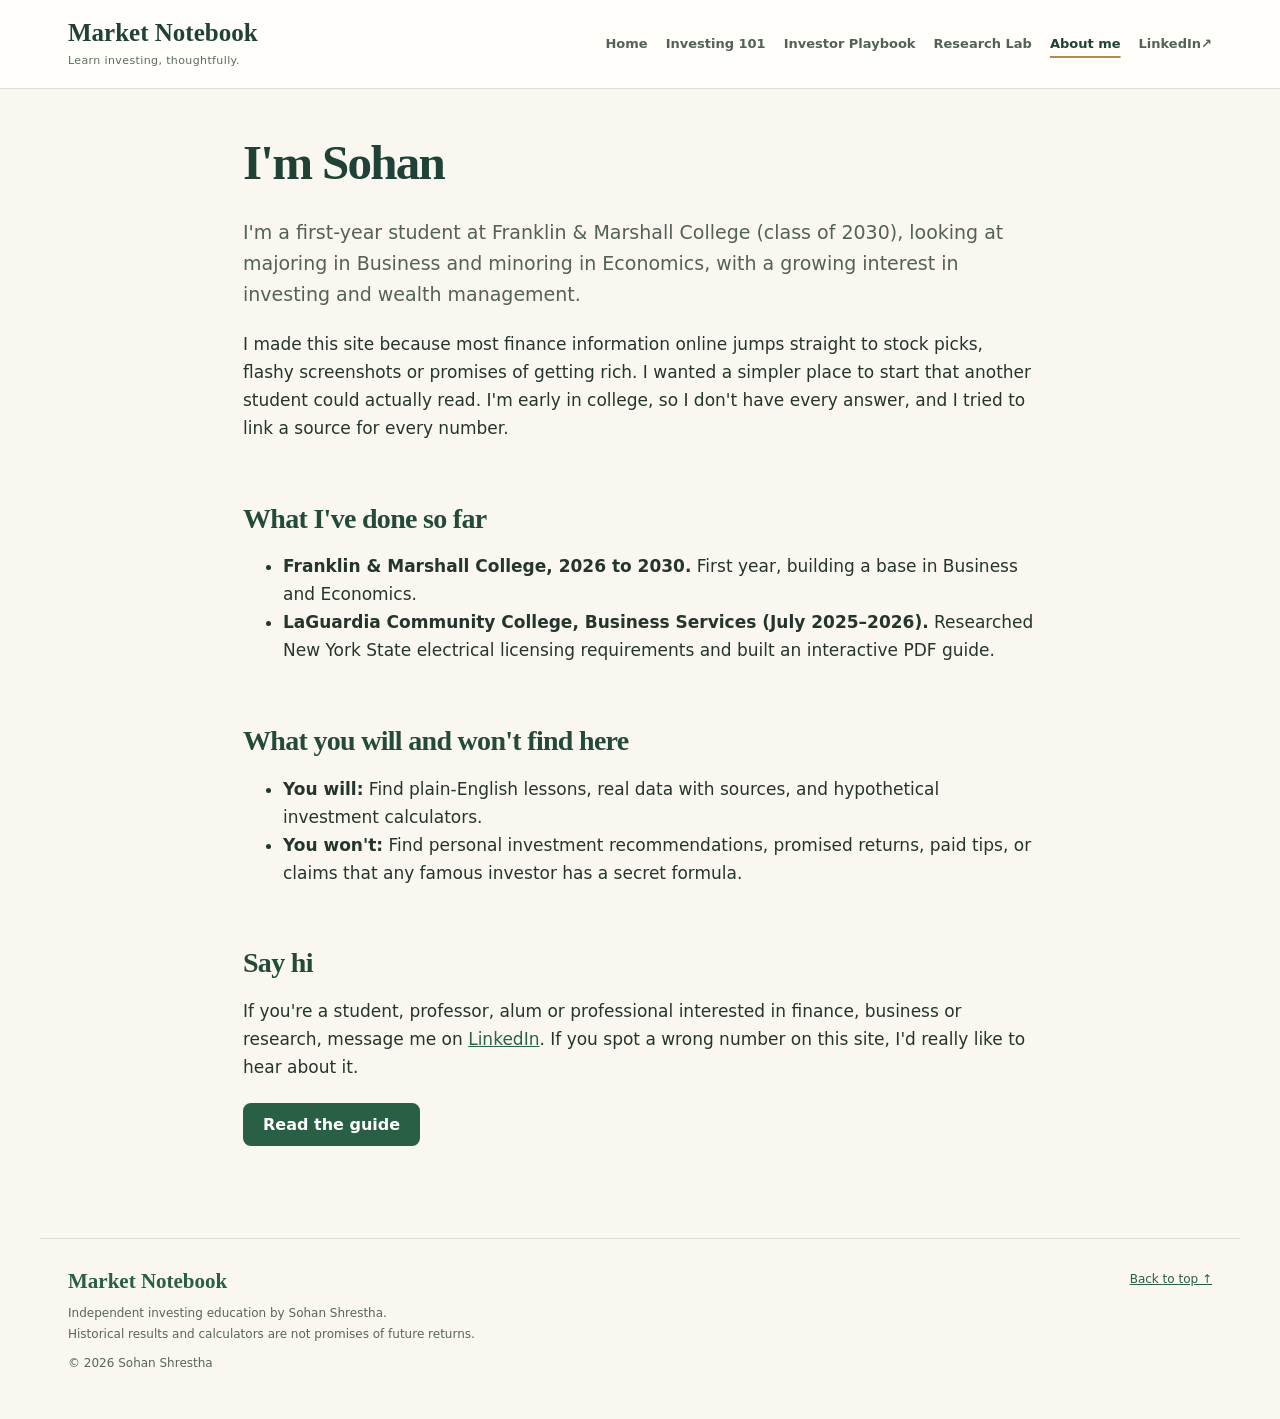
==== about.html @ 7e0a927c "Unify site styling, improve mobile navigation, audit holdings and add data review checks" ====
<!doctype html>
<html lang="en">
<head>
  <meta charset="utf-8">
  <meta name="viewport" content="width=device-width, initial-scale=1">

  <title>About Sohan | Market Notebook</title>

  <meta name="description" content="Sohan Shrestha is a first-year Franklin and Marshall student interested in finance, business and research, and the person behind Market Notebook.">

  <link rel="icon" href="favicon.svg" type="image/svg+xml">
  <link rel="stylesheet" href="styles.css">
  <script defer src="script.js"></script>
<link rel="canonical" href="https://sohan660.github.io/Market-Notebook/about.html"><link rel="stylesheet" href="site.css">
</head>

<body class="reading-page"><a class="skip-link" href="#main-content">Skip to content</a>

<header class="site-header"><nav class="site-nav" aria-label="Main navigation"><a class="site-brand" href="index.html">Market Notebook<span>Learn investing, thoughtfully.</span></a><div class="site-links"><a href="index.html">Home</a><a href="start.html">Investing 101</a><a href="investors.html">Investor Playbook</a><a href="research.html">Research Lab</a><a href="about.html" aria-current="page">About me</a><a href="https://www.linkedin.com/in/sohvn/" target="_blank" rel="noopener noreferrer">LinkedIn <span aria-hidden="true">↗</span></a></div></nav></header>

<main class="wrap" id="main-content" tabindex="-1">

  <h1>I'm Sohan</h1>

  <p class="lead">
    I'm a first-year student at Franklin &amp; Marshall College
    (class of 2030), looking at majoring in Business and
    minoring in Economics, with a growing interest in
    investing and wealth management.
  </p>

  <p>
    I made this site because most finance information online
    jumps straight to stock picks, flashy screenshots or
    promises of getting rich. I wanted a simpler place to
    start that another student could actually read.
    I'm early in college, so I don't have every answer,
    and I tried to link a source for every number.
  </p>

  <h2>What I've done so far</h2>

  <ul>
    <li>
      <b>Franklin &amp; Marshall College, 2026 to 2030.</b>
      First year, building a base in Business and Economics.
    </li>

    <li>
      <b>LaGuardia Community College, Business Services
      (July 2025–2026).</b>
      Researched New York State electrical licensing
      requirements and built an interactive PDF guide.
    </li>
  </ul>

  <h2>What you will and won't find here</h2>

  <ul>
    <li>
      <b>You will:</b>
      Find plain-English lessons, real data with sources,
      and hypothetical investment calculators.
    </li>

    <li>
      <b>You won't:</b>
      Find personal investment recommendations,
      promised returns, paid tips, or claims that
      any famous investor has a secret formula.
    </li>
  </ul>

  <h2>Say hi</h2>

  <p>
    If you're a student, professor, alum or professional
    interested in finance, business or research, message
    me on
    <a href="https://www.linkedin.com/in/sohvn/"
       target="_blank"
       rel="noopener noreferrer">LinkedIn</a>.

    If you spot a wrong number on this site,
    I'd really like to hear about it.
  </p>

  <div class="btns">
    <a class="btn" href="start.html">Read the guide</a>
  </div>

</main>

<footer class="site-footer"><div><a class="footer-brand" href="index.html">Market Notebook</a><p>Independent investing education by Sohan Shrestha.<br>Historical results and calculators are not promises of future returns.</p><span>© 2026 Sohan Shrestha</span></div><a href="#main-content">Back to top ↑</a></footer>

</body>
</html>
---- styles.css ----
:root{--ink:#1f2430;--paper:#faf7f0;--line:#e3dccb;--blue:#2457c5;--red:#d9480f;--amber:#f2a900;--mut:#5d6472}
*{box-sizing:border-box}
body{margin:0;background:var(--paper);color:var(--ink);font:17px/1.65 system-ui,-apple-system,"Segoe UI",Roboto,sans-serif}
.wrap{max-width:760px;margin:0 auto;padding:0 20px}
header.top{border-bottom:2px solid var(--ink)}
.nav{display:flex;flex-wrap:wrap;gap:6px 22px;align-items:baseline;padding:14px 20px;max-width:960px;margin:0 auto}
.nav a{color:var(--ink);text-decoration:none;font-size:15px}
.nav a.logo{font:700 21px Georgia,serif;margin-right:auto}
.nav a.on{text-decoration:underline;text-decoration-thickness:2px;text-underline-offset:5px}
h1,h2,h3{font-family:Georgia,"Times New Roman",serif;line-height:1.2;margin:1.7em 0 .5em}
h1{font-size:clamp(32px,6vw,46px);margin-top:.7em}
h2{font-size:28px}h3{font-size:20px}
a{color:var(--blue)}
mark{background:linear-gradient(transparent 55%,#fde68a 55%);color:inherit;padding:0 2px}
.lead{font-size:20px;color:#3a4150}
.btns{display:flex;flex-wrap:wrap;gap:10px;margin:22px 0}
.btn{display:inline-block;padding:10px 18px;border:2px solid var(--ink);border-radius:6px;background:var(--ink);color:#fff;text-decoration:none;font:600 16px system-ui,sans-serif;cursor:pointer}
.btn.alt{background:transparent;color:var(--ink)}
.note{border-left:4px solid var(--amber);background:#fff6dc;padding:12px 16px;margin:22px 0;font-size:16px}
.take{border:2px dashed #cfc6b0;background:#fff;padding:12px 16px;margin:22px 0}
figure.chart{margin:26px -10px;background:#fff;border:1px solid var(--line);border-radius:6px;padding:14px 14px 10px}
figure.chart h3{margin:0 0 6px;font-size:18px}
figcaption,.small{font-size:14px;color:var(--mut);line-height:1.5}
.plot{overflow-x:auto}.plot svg{display:block;width:100%;min-width:600px;height:auto}
svg text{font:11px system-ui,sans-serif;fill:#5d6472}
.readout{min-height:1.6em;font-size:14px;font-weight:600;margin:4px 0}
.legend{display:flex;flex-wrap:wrap;gap:4px 16px;font-size:13px;margin:4px 0}
.legend i{display:inline-block;width:10px;height:10px;margin-right:5px;border-radius:2px}
.hb{display:grid;grid-template-columns:150px 1fr 64px;gap:8px;align-items:center;margin:7px 0;font-size:14px}
.hb b{text-align:right}.tr{background:#f1ebdc;height:18px;border-radius:3px}.tr i{display:block;height:100%;border-radius:3px}
table{border-collapse:collapse;width:100%;font-size:15px;margin:14px 0}
th,td{border:1px solid var(--line);padding:7px 10px;text-align:left;vertical-align:top}th{background:#f1ebdc}
details summary{cursor:pointer;font-size:14px;color:var(--blue);margin:6px 0}
.calc{background:#fff;border:1px solid var(--line);border-radius:6px;padding:16px;margin:22px 0}
.grid{display:grid;grid-template-columns:repeat(auto-fit,minmax(150px,1fr));gap:12px}
label{display:block;font-size:14px;font-weight:600}
input,select{width:100%;font:inherit;padding:7px;border:1px solid #bdb5a0;border-radius:4px;background:#fff;margin-top:3px}
.out{display:flex;flex-wrap:wrap;gap:8px 30px;margin:16px 0 4px}.out b{display:block;font:700 26px Georgia,serif}.out span{font-size:13px;color:var(--mut)}
.q{margin:16px 0}.q label{font-weight:400;padding:3px 0;font-size:16px}.q input{width:auto;margin:0 8px 0 0}
.ok{color:#1a7f37}.bad{color:var(--red)}
dt{font-weight:700;margin-top:10px}dd{margin:0 0 0 0}
footer{border-top:2px solid var(--ink);margin-top:64px;padding:20px 0 44px;font-size:14px;color:var(--mut)}
@media(max-width:600px){figure.chart{margin-inline:-8px}.hb{grid-template-columns:105px 1fr 56px}}

/* Launch polish: keep the student-made layout and make it easier to use on a phone. */
.kicker{font:700 12px/1.4 system-ui,sans-serif;letter-spacing:.09em;text-transform:uppercase;color:var(--mut);margin:23px 0 0}
.nav a{min-height:38px;display:inline-flex;align-items:center}
.nav a.logo{align-items:center}
a:focus-visible,button:focus-visible,input:focus-visible,select:focus-visible,summary:focus-visible{outline:3px solid var(--blue);outline-offset:3px;border-radius:3px}
.plot{-webkit-overflow-scrolling:touch;max-width:100%}
figure.chart{max-width:calc(100% + 20px)}
.hb{min-width:0}.hb span{overflow-wrap:anywhere}
.readout{overflow-wrap:anywhere}
.calc .grid>div{min-width:0}
@media(max-width:600px){
 body{font-size:16px;line-height:1.6}
 .nav{gap:4px 16px;padding:10px 18px}
 .nav a{font-size:14px;min-height:42px}
 .nav a.logo{width:100%;font-size:22px;min-height:34px;margin-bottom:3px}
 h1{font-size:clamp(30px,9vw,42px)}
 h2{font-size:25px}
 .lead{font-size:18px}
 .btn{min-height:44px;padding:10px 15px}
 figure.chart{padding:13px 10px;margin-inline:-8px}
 table{display:block;width:100%;max-width:100%;overflow-x:auto;-webkit-overflow-scrolling:touch}
 th,td{white-space:normal;min-width:115px}
 input,select{font-size:16px;min-height:44px}
 .q label{display:flex;align-items:center;min-height:43px;gap:7px}
 .q input{flex-shrink:0}
 .hb{grid-template-columns:95px minmax(0,1fr) 55px;gap:5px;font-size:12px}
 .out{gap:13px 20px}
 .out b{font-size:24px}
}
@media(prefers-reduced-motion:reduce){html{scroll-behavior:auto}}


/* Home page, November 2026 — a simple editorial layout built around source-backed data. */
.home-page{background:#faf7f0;color:var(--ink)}
.home-page .top{background:#faf7f0}
.home-page .nav{max-width:1160px}
.home-container{max-width:1120px;margin-inline:auto;padding-inline:28px}
.home-hero{display:grid;grid-template-columns:minmax(0,1.03fr) minmax(0,1fr);align-items:center;gap:clamp(28px,5vw,76px);padding-top:78px;padding-bottom:80px}
.home-hero-copy{min-width:0}
.home-kicker{font-size:11px;letter-spacing:.13em;font-weight:800;display:flex;align-items:center;gap:9px;color:#376148;margin:0 0 19px}
.home-kicker-dot{display:inline-block;width:8px;height:8px;border-radius:50%;background:#d6a64f;flex:none}
.home-page .home-hero h1{font-family:Georgia,"Times New Roman",serif;font-size:clamp(43px,4.7vw,68px);line-height:1.1;letter-spacing:-.047em;margin:0 0 23px;max-width:660px;font-weight:700}
.home-page .home-hero h1 em{font-style:normal;color:#397052}
.home-lead{font-size:18px;line-height:1.72;color:#49534d;margin:0 0 27px;max-width:560px}
.home-actions{display:flex;align-items:center;flex-wrap:wrap;gap:10px}
.home-button{min-height:49px;display:inline-flex;justify-content:center;align-items:center;gap:10px;border-radius:7px;padding:12px 19px;font-size:14px;font-weight:800;text-decoration:none;transition:background-color .2s,border-color .2s,color .2s}
.home-button-primary{background:#203b33;border:1px solid #203b33;color:#fff}
.home-button-primary:hover{background:#356c50;border-color:#356c50;color:#fff}
.home-button-secondary{border:1px solid #d2c7b2;background:#fffdf7;color:#233b33}
.home-button-secondary:hover{border-color:#6b997a;color:#235439}
.home-byline{font-size:12px;color:#6f7469;letter-spacing:.015em;margin:24px 0 0}
.home-hero-art{min-width:0;position:relative}
.home-hero-art:before{content:"";position:absolute;right:-18px;top:-22px;width:125px;height:125px;border:1px dashed #c6b89e;border-radius:50%;pointer-events:none}
.home-visual{position:relative;z-index:1;margin:0;transform:rotate(1deg)}
.home-visual img{display:block;width:100%;height:auto;filter:drop-shadow(0 20px 30px rgba(35,45,35,.13));border-radius:18px}
.home-visual figcaption{font-size:11px;text-align:center;color:#77796e;margin:13px 0 0;line-height:1.5}
.home-intro-band{background:#f0eadf;border-block:1px solid #dfd5c4}
.home-band-inner{display:flex;justify-content:space-between;align-items:center;gap:12px 24px;flex-wrap:wrap;padding-block:16px}
.home-band-inner span{font-size:11px;font-weight:800;letter-spacing:.045em;color:#5f675a}
.home-band-inner span:before{content:"•";color:#578a63;margin-right:8px;font-size:15px}
.home-learn{padding-block:82px 92px}
.home-section-heading{display:flex;justify-content:space-between;align-items:end;gap:24px;margin-bottom:27px}
.home-overline{display:block;color:#54705f;font-weight:800;font-size:11px;letter-spacing:.14em;margin-bottom:11px}
.home-page .home-section-heading h2,.home-page .home-market-top h2,.home-page .home-bottom h2{font-family:Georgia,"Times New Roman",serif;letter-spacing:-.025em;line-height:1.18;margin:0}
.home-page .home-section-heading h2{font-size:clamp(29px,3.3vw,42px)}
.home-section-heading>p{color:#71756c;font-size:14px;max-width:270px;margin:0 0 6px}
.home-lessons{display:grid;grid-template-columns:repeat(3,minmax(0,1fr));gap:16px}
.home-lesson{display:flex;flex-direction:column;align-items:flex-start;min-width:0;background:#fffefa;border:1px solid #dfd8c9;border-radius:12px;padding:27px 25px;color:#25352f;text-decoration:none;box-shadow:0 4px 15px rgba(30,40,25,.018);transition:transform .2s,border-color .2s,box-shadow .2s}
.home-lesson:hover{transform:translateY(-4px);border-color:#a5b8a4;box-shadow:0 12px 28px rgba(30,40,25,.06);color:#25352f}
.home-lesson-number{font-size:10px;font-weight:800;letter-spacing:.13em;color:#7e8677}
.home-lesson-symbol{display:grid;place-items:center;background:#e5f0e5;color:#275d45;border-radius:10px;font-size:15px;font-weight:900;letter-spacing:-.045em;width:54px;height:54px;margin:25px 0 18px;font-family:Georgia,serif}
.home-lesson-symbol-amber{background:#faf0d7;color:#855a1a}
.home-lesson-symbol-terracotta{background:#f9e7df;color:#9b502e}
.home-page .home-lesson h3{font-size:23px;line-height:1.22;letter-spacing:-.023em;margin:0 0 12px}
.home-lesson p{font-size:14px;line-height:1.65;color:#606a60;margin:0 0 22px}
.home-linkline{margin-top:auto;font-size:12px;font-weight:800;color:#376148}
.home-market-wrap{background:#f2eee5;border-block:1px solid #e4dac8;padding:82px 0 83px}
.home-market-top{display:flex;justify-content:space-between;align-items:end;gap:30px;margin-bottom:23px}
.home-page .home-market-top h2{font-size:clamp(29px,3.5vw,44px);max-width:580px}
.home-market-top p{font-size:14px;color:#636c61;max-width:330px;margin:0 0 6px}
.home-page figure.home-chart{max-width:none;margin:0;padding:26px 25px 19px;border-radius:12px;border-color:#ddd6ca;box-shadow:0 6px 25px rgba(40,40,30,.028)}
.home-page .home-chart h3{margin:0 0 6px;font-size:20px}
.home-page .home-chart .plot{max-width:100%}
.home-page .home-chart .plot svg{max-width:100%}
.home-page .home-chart figcaption{margin:18px 0 0}
.home-market-foot{display:flex;justify-content:space-between;align-items:start;gap:24px;margin-top:24px}
.home-market-foot p{max-width:650px;font-size:14px;color:#505c53;margin:0}
.home-inline-link{display:inline-flex;align-items:center;gap:8px;color:#2b6949;font-size:13px;font-weight:800;text-decoration:underline;text-underline-offset:4px}
.home-inline-link:hover{color:#1b4031}
.home-market-foot .home-inline-link{white-space:nowrap;margin-top:2px}
.home-bottom{display:grid;grid-template-columns:1fr 1fr;gap:18px;padding-top:84px;padding-bottom:100px}
.home-math-card,.home-author-card{min-width:0;padding:33px 32px;border-radius:13px}
.home-math-card{background:#203b33;color:#f7f4ec}
.home-math-card .home-overline{color:#b7d7bd}
.home-author-card{background:#f1e7d2;border:1px solid #e8dac1}
.home-page .home-bottom h2{font-size:clamp(26px,2.5vw,34px);margin:0 0 18px}
.home-bottom p{font-size:14px;line-height:1.7}
.home-math-card p{color:#d8e7dd}
.home-page .home-number{font-family:Georgia,"Times New Roman",serif;font-size:clamp(35px,4vw,50px);letter-spacing:-.06em;color:#f1d48b;line-height:1.2;margin:18px 0 16px}
.home-number span{display:block;font-size:13px;font-weight:600;letter-spacing:0;color:#d5e6da;font-family:system-ui,-apple-system,"Segoe UI",Roboto,sans-serif;margin-top:7px}
.home-math-card .home-footnote{font-size:11px;color:#bfd1c3}
.home-math-card .home-inline-link{color:#e4d49c}
.home-author-card p{color:#505a4e}
.home-page footer{margin-top:0;background:#fbf8f1}
@media(max-width:980px){
 .home-hero{gap:28px}
 .home-page .home-hero h1{font-size:clamp(37px,5vw,54px)}
 .home-lead{font-size:16px}
 .home-lesson{padding:22px 18px}
 .home-page .home-lesson h3{font-size:20px}
}
@media(max-width:760px){
 .home-container{padding-inline:22px}
 .home-hero{grid-template-columns:1fr;gap:32px;padding-top:53px;padding-bottom:56px}
 .home-page .home-hero h1{font-size:clamp(36px,9vw,51px);max-width:660px}
 .home-hero-art{max-width:620px;width:100%;margin-inline:auto}
 .home-visual{transform:none}
 .home-hero-art:before{display:none}
 .home-learn{padding-block:62px 66px}
 .home-lessons{grid-template-columns:1fr}
 .home-lesson{padding:22px 23px;display:grid;grid-template-columns:64px 1fr;column-gap:17px}
 .home-lesson-number{grid-column:1/-1;margin-bottom:16px}
 .home-lesson-symbol{grid-column:1;grid-row:2/5;margin:0;width:52px;height:52px}
 .home-lesson h3,.home-lesson p,.home-linkline{grid-column:2}
 .home-market-top{display:block}
 .home-market-top p{margin:13px 0 0;max-width:640px}
 .home-market-wrap{padding-block:62px}
 .home-market-foot{display:block}
 .home-market-foot .home-inline-link{margin-top:14px;white-space:normal}
 .home-bottom{grid-template-columns:1fr;padding-block:64px;gap:14px}
 .home-section-heading{display:block}
 .home-section-heading>p{margin-top:12px;max-width:100%}
}
@media(max-width:480px){
 .home-container{padding-inline:18px}
 .home-hero{padding-top:43px;gap:23px}
 .home-page .home-hero h1{font-size:clamp(34px,10.4vw,47px)}
 .home-lead{font-size:16px}
 .home-actions{align-items:stretch}
 .home-button{width:100%}
 .home-byline{font-size:11px}
 .home-visual figcaption{font-size:11px}
 .home-band-inner{justify-content:flex-start;gap:5px 14px;padding-block:12px}
 .home-band-inner span{font-size:10px}
 .home-page figure.home-chart{padding:16px 11px}
 .home-page .home-chart h3{font-size:17px}
 .home-math-card,.home-author-card{padding:26px 23px}
 .home-lesson{grid-template-columns:48px 1fr;gap:0 14px}
 .home-lesson-symbol{width:44px;height:44px;font-size:13px}
}
@media(prefers-reduced-motion:reduce){.home-lesson,.home-button{transition:none}}


/* Tactile button interactions — subtle press depth and a short tap ripple. */
.btn,
.home-button,
.home-lesson {
  position: relative;
  overflow: hidden;
  isolation: isolate;
  -webkit-tap-highlight-color: transparent;
  touch-action: manipulation;
  will-change: transform;
  transition: transform 180ms cubic-bezier(.2,.8,.25,1),
              box-shadow 180ms ease,
              background-color 180ms ease,
              border-color 180ms ease,
              color 180ms ease;
}
.btn:hover {
  transform: translateY(-2px);
  box-shadow: 0 6px 14px rgba(31,36,48,.13);
}
.btn:active,
.btn.is-pressed,
.home-button:active,
.home-button.is-pressed {
  transform: translateY(2px) scale(.975);
  box-shadow: inset 0 2px 5px rgba(0,0,0,.12);
}
.home-lesson:active,
.home-lesson.is-pressed {
  transform: translateY(1px) scale(.988);
  box-shadow: 0 2px 8px rgba(30,40,25,.05);
}
.btn::after,
.home-button::after,
.home-lesson::after {
  content: "";
  position: absolute;
  z-index: 0;
  pointer-events: none;
  left: var(--tap-x, 50%);
  top: var(--tap-y, 50%);
  width: 190%;
  aspect-ratio: 1;
  border-radius: 50%;
  background: rgba(255,255,255,.24);
  transform: translate(-50%,-50%) scale(0);
  opacity: 0;
}
.btn.alt::after,
.home-button-secondary::after,
.home-lesson::after {
  background: rgba(44,105,73,.12);
}
.btn.tap-pop::after,
.home-button.tap-pop::after,
.home-lesson.tap-pop::after {
  animation: notebook-tap-ripple 470ms cubic-bezier(.18,.7,.3,1) both;
}
@keyframes notebook-tap-ripple {
  0% { transform: translate(-50%,-50%) scale(0); opacity: .95; }
  85% { opacity: .2; }
  100% { transform: translate(-50%,-50%) scale(1); opacity: 0; }
}
@media (prefers-reduced-motion: reduce) {
  .btn, .home-button, .home-lesson { transition: none; will-change: auto; }
  .btn.tap-pop::after, .home-button.tap-pop::after, .home-lesson.tap-pop::after { animation: none; }
}


/* Homepage invitation to the interactive Research Lab demo. */
.home-lab-promo{display:grid;grid-template-columns:minmax(0,1.05fr) minmax(0,.95fr);gap:35px;align-items:center;max-width:1064px;padding:34px 38px;margin-bottom:77px;border:1px solid #d2dfcf;border-radius:16px;background:#e6eee5}
.home-lab-promo-copy{min-width:0}
.home-page .home-lab-promo h2{font:700 clamp(28px,3.1vw,40px)/1.16 Georgia,"Times New Roman",serif;letter-spacing:-.03em;margin:0 0 14px;color:#1f4136}
.home-lab-promo-copy>p:not(.home-lab-promo-note){font-size:15px;line-height:1.7;color:#4b6054;margin:0 0 20px}
.home-page .home-lab-promo-note{color:#66766a;font-size:11px;line-height:1.5;margin:14px 0 0}
.home-lab-mini{overflow:hidden;min-width:0;background:#fffefa;border-radius:13px;border:1px solid #dbe3da;box-shadow:0 12px 29px rgba(31,65,54,.08)}
.home-lab-mini-top{display:flex;align-items:center;justify-content:space-between;gap:15px;background:#1f4136;color:#dceade;padding:14px 18px;font-size:10px;font-weight:800;letter-spacing:.1em}
.home-lab-mini-dots{display:flex;gap:5px}
.home-lab-mini-dots i{width:7px;height:7px;border-radius:50%;background:#d2a664;display:block}
.home-lab-mini-dots i:nth-child(2){background:#b6d1b6}
.home-lab-mini-dots i:nth-child(3){background:#fff1cc}
.home-lab-mini-title{font:700 25px/1.2 Georgia,serif;color:#224334;padding:21px 20px 15px}
.home-lab-mini-grid{display:grid;gap:7px;padding:0 20px 20px}
.home-lab-mini-grid span{border:1px solid #e4e9e1;border-radius:7px;padding:9px 12px;color:#6f8676;font-size:10px;letter-spacing:.08em;font-weight:800;display:flex;align-items:center;justify-content:space-between;gap:12px}
.home-lab-mini-grid b{color:#305f46;font-size:12px;letter-spacing:0;text-align:right}
.home-lab-mini-bottom{display:flex;justify-content:space-between;gap:8px;padding:12px 20px;background:#f6f7f2;color:#5c816a;font-size:10px;font-weight:800;border-top:1px solid #e4e9e1}
@media(max-width:760px){.home-lab-promo{grid-template-columns:1fr;padding:28px 25px;gap:25px;margin-bottom:58px}.home-lab-mini{max-width:540px;width:100%}}
@media(max-width:480px){.home-lab-promo{padding:24px 19px}.home-lab-mini-title{font-size:22px}.home-lab-mini-grid b{font-size:11px}}

/* Keyboard navigation and calculator feedback. */
.skip-link{position:absolute;left:16px;top:-100px;background:#fff;color:var(--ink);padding:12px 18px;z-index:10}
.skip-link:focus{top:12px}
.plot [tabindex]:focus-visible{outline:3px solid var(--blue);outline-offset:2px}
fieldset.q{border:0;padding:0;min-width:0}
.q legend{font-weight:700}
.calc-error{color:var(--red);font-size:14px}
.calc-error:empty{display:none}
[hidden]{display:none!important}
.out b{overflow-wrap:anywhere}
---- site.css ----
/* Shared visual system and small-screen safeguards. */
:root{--ink:#24352e;--paper:#faf7f0;--line:#deded0;--blue:#286447;--mut:#56665a}
html{scroll-padding-top:20px}
body{background:var(--paper);color:var(--ink)}
.site-header{background:#fffefa;border-bottom:1px solid var(--line)}
.site-nav{max-width:1200px;margin:auto;padding:18px 28px;display:flex;align-items:center;justify-content:space-between;gap:22px}
.site-brand{font:700 25px/1.2 Georgia,serif;color:#1f4136;text-decoration:none;white-space:nowrap}
.site-brand span{display:block;font:400 11px/1.5 system-ui,sans-serif;letter-spacing:.035em;color:#596d5f;margin-top:5px}
.site-links{display:flex;flex-wrap:wrap;gap:4px 18px;align-items:center}
.site-links a{display:inline-flex;align-items:center;min-height:44px;font:600 13px/1.4 system-ui,sans-serif;text-decoration:none;color:#526257}
.site-links a:hover{color:#1f4136}
.site-links a[aria-current=page]{color:#1f4136;text-decoration:underline;text-decoration-color:#b28c4c;text-decoration-thickness:2px;text-underline-offset:8px}
.site-footer{max-width:1200px;display:flex;justify-content:space-between;align-items:start;gap:24px;margin:55px auto 0;padding:30px 28px 45px;border-top:1px solid var(--line);font:12px/1.7 system-ui,sans-serif;color:#56665a}
.site-footer p{margin:9px 0}.site-footer a{color:#285f45}.site-footer>a{min-height:44px;white-space:nowrap}.footer-brand{font:700 21px Georgia,serif;text-decoration:none}
.reading-page main.wrap{max-width:850px;padding:45px 28px 15px}
.reading-page h1{font-size:clamp(34px,5vw,49px);letter-spacing:-.035em;margin-top:0;color:#1f4136}
.reading-page h2{color:#244b39;letter-spacing:-.025em;padding-top:12px}
.reading-page .lead{color:#526257;font-size:19px}
.reading-page .btn{background:#285f45;border-color:#285f45;border-radius:8px}
.reading-page figure.chart,.reading-page .calc{border-radius:12px;border-color:var(--line);box-shadow:0 5px 20px #263b2d05}
.reading-page .take{background:#edf3e9;border:1px solid #d3dfcc;border-radius:10px;padding:17px}
.reading-page .note{border-color:#b99150;border-radius:0 8px 8px 0}
.page-toc{background:#f0f1e7;border:1px solid #dce2d4;border-radius:12px;padding:18px 20px;margin:24px 0 32px}
.eyebrow{font:800 11px/1.5 system-ui,sans-serif;letter-spacing:.12em;color:#47634e;margin:0 0 10px}
.page-toc>div{display:grid;grid-template-columns:repeat(2,minmax(0,1fr));gap:2px 20px}
.page-toc a{font:600 13px/1.5 system-ui,sans-serif;color:#315b42;min-height:44px;display:flex;align-items:center;padding:6px 0}
.data-status{padding:13px 16px;border:1px solid #cbdcc7;border-radius:9px;background:#edf4e9;color:#36513c;font:13px/1.6 system-ui,sans-serif;margin:18px 0}
.data-status.is-stale{background:#fff1d7;border-color:#c59a53;color:#684c1d}
.plot{max-width:100%;overflow-x:auto}.chart-scroll-hint{font-size:12px;color:#596d5f;margin:6px 0}
:where(a,button,input,select,summary,[tabindex]):focus-visible{outline:3px solid #ad7a28;outline-offset:3px}
.site-footer,.site-nav,.page-toc,.research-page .shell,.reading-page .wrap{min-width:0}
.research-page .methodology{padding:24px;margin:24px 0 40px;font-size:13px}
.research-page .methodology h2{margin-top:0}
.research-page .methodology a,.research-page .source-line a,.research-page .data-details a,.research-page .comparison-sources a{text-decoration:underline;text-underline-offset:3px;color:#285f45}
.research-page .table-scroll{overflow:auto;max-width:100%}
.research-page .data-details{margin-top:16px;font-size:12px}
.research-page .data-details summary{cursor:pointer;min-height:44px}
.research-page .data-details table{width:100%;border-collapse:collapse;min-width:520px;margin-top:12px}
.research-page .data-details th,.research-page .data-details td{padding:9px;text-align:left;border-bottom:1px solid var(--line)}
.research-page .data-details caption{text-align:left;margin-bottom:8px}
.research-page .compare-year{display:flex;flex-wrap:wrap;align-items:center;gap:12px;margin-bottom:12px}
.research-page .compare-value{font-size:12px;font-weight:700;margin:7px 0}
.research-page .compare-line .track{height:18px}.research-page .compare-line .fill{height:100%}
.research-page .tabs{flex-wrap:wrap;gap:8px 22px}
.research-page .tab,.research-page .switcher button,.research-page .learn-item{min-height:44px}
.research-page .selector-controls{flex-wrap:wrap}
.research-page select{max-width:100%;font-size:16px;min-height:44px}
.research-page .compare-controls>*{flex:1 1 200px;min-width:0}
.research-page .compare-controls select{width:100%;min-width:0}
.research-page .panel{min-width:0}
.research-page .metric-value{overflow-wrap:anywhere;font-variant-numeric:tabular-nums}
.research-page .source-line{flex-wrap:wrap}
@media(max-width:950px){.site-nav{align-items:start;flex-direction:column;gap:10px}.site-links{gap:4px 20px}}
@media(max-width:600px){
 .site-nav{padding:16px 18px}.site-brand{font-size:24px}.site-links{gap:2px 17px}.site-links a{font-size:13px}
 .reading-page main.wrap{padding:28px 18px 10px}.reading-page .lead{font-size:17px}
 .page-toc{padding:15px}.page-toc>div{grid-template-columns:1fr}
 .site-footer{padding:25px 18px 35px;flex-wrap:wrap}
 .reading-page figure.chart{margin-inline:0;max-width:100%}
 .reading-page .grid{grid-template-columns:repeat(auto-fit,minmax(min(150px,100%),1fr))}
 .research-page .metrics{grid-template-columns:repeat(2,minmax(0,1fr))}
 .research-page .metric-value{font-size:clamp(23px,6vw,30px)}
 .research-page .intro h1{font-size:clamp(31px,9vw,40px)}
 .research-page .company-title{overflow-wrap:anywhere}
 .research-page .bar-value{font-size:11px}.research-page .bars{gap:8px;padding-inline:0}
 .research-page .safety{align-items:start}
 .research-page .sourcechip{white-space:normal}
}
@media(prefers-reduced-motion:reduce){html{scroll-behavior:auto}}
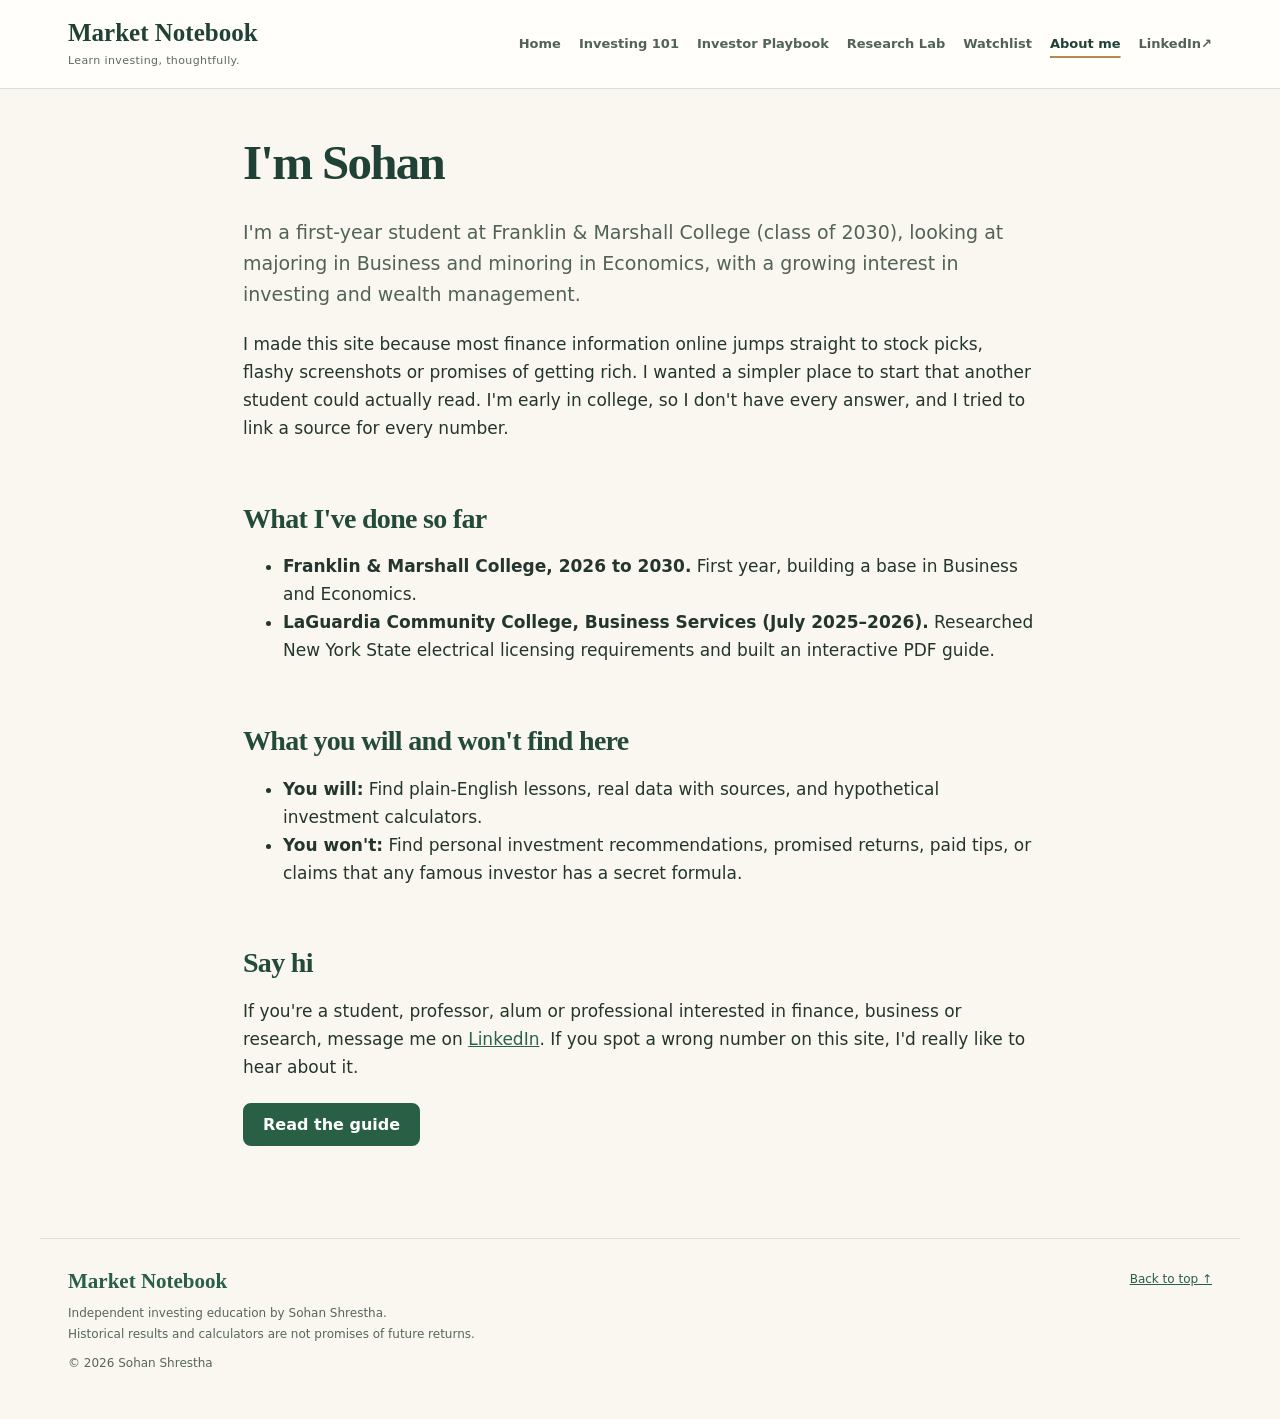
==== commit f220e0a1: "Polish Market Notebook with share card, research notes, learning path, watchlist and bug fixes" ====
--- a/about.html
+++ b/about.html
@@ -13,11 +13,22 @@
   <link rel="stylesheet" href="styles.css">
   <script defer src="script.js"></script>
 <link rel="canonical" href="https://sohan660.github.io/Market-Notebook/about.html"><link rel="stylesheet" href="site.css">
+
+<!-- Social media preview -->
+<meta property="og:type" content="website">
+<meta property="og:title" content="About Sohan | Market Notebook">
+<meta property="og:description" content="Sohan Shrestha is a first-year Franklin and Marshall student interested in finance, business and research, and the person behind Market Notebook.">
+<meta property="og:url" content="https://sohan660.github.io/Market-Notebook/about.html">
+<meta property="og:image" content="https://sohan660.github.io/Market-Notebook/social-preview.png">
+<meta property="og:image:width" content="1200">
+<meta property="og:image:height" content="630">
+<meta name="twitter:card" content="summary_large_image">
+<meta name="twitter:image" content="https://sohan660.github.io/Market-Notebook/social-preview.png">
 </head>
 
 <body class="reading-page"><a class="skip-link" href="#main-content">Skip to content</a>
 
-<header class="site-header"><nav class="site-nav" aria-label="Main navigation"><a class="site-brand" href="index.html">Market Notebook<span>Learn investing, thoughtfully.</span></a><div class="site-links"><a href="index.html">Home</a><a href="start.html">Investing 101</a><a href="investors.html">Investor Playbook</a><a href="research.html">Research Lab</a><a href="about.html" aria-current="page">About me</a><a href="https://www.linkedin.com/in/sohvn/" target="_blank" rel="noopener noreferrer">LinkedIn <span aria-hidden="true">↗</span></a></div></nav></header>
+<header class="site-header"><nav class="site-nav" aria-label="Main navigation"><a class="site-brand" href="index.html">Market Notebook<span>Learn investing, thoughtfully.</span></a><div class="site-links"><a href="index.html">Home</a><a href="start.html">Investing 101</a><a href="investors.html">Investor Playbook</a><a href="research.html">Research Lab</a><a href="watchlist.html">Watchlist</a><a href="about.html" aria-current="page">About me</a><a href="https://www.linkedin.com/in/sohvn/" target="_blank" rel="noopener noreferrer">LinkedIn <span aria-hidden="true">↗</span></a></div></nav></header>
 
 <main class="wrap" id="main-content" tabindex="-1">
 
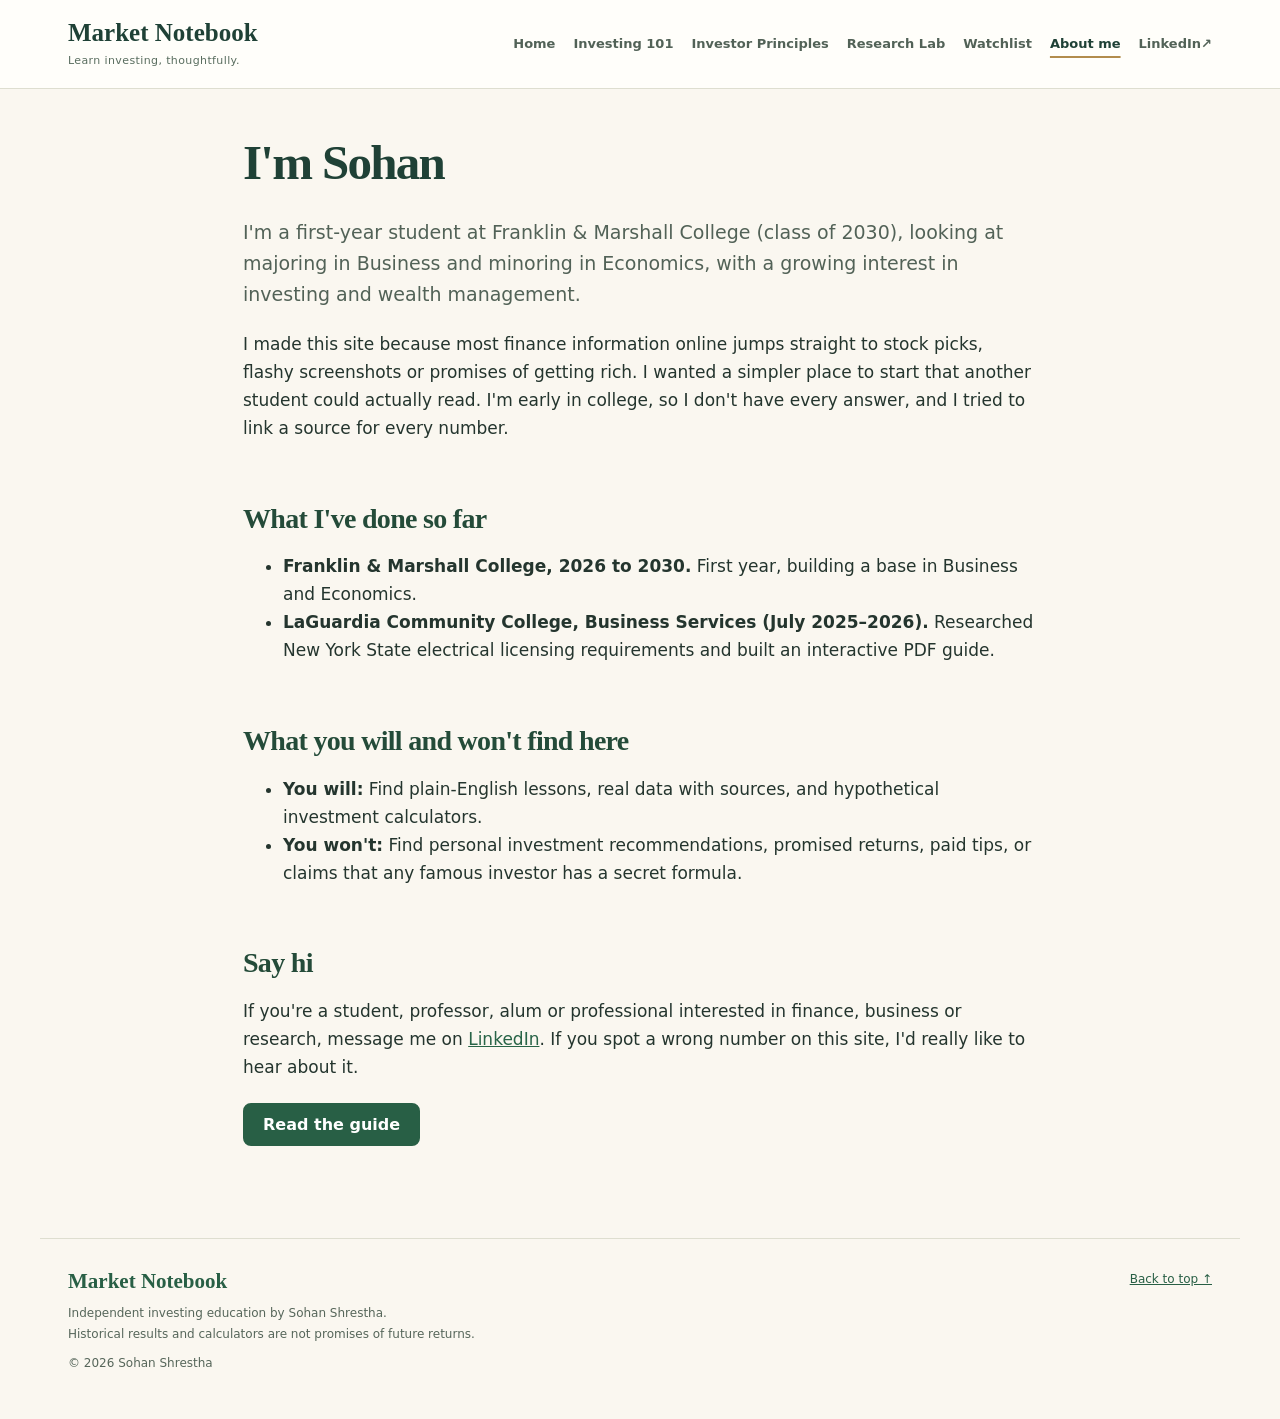
==== commit 865acf65: "Make Market Notebook evergreen; save checklists, edit watchlist, improve sharing and checks" ====
--- a/about.html
+++ b/about.html
@@ -28,7 +28,7 @@
 
 <body class="reading-page"><a class="skip-link" href="#main-content">Skip to content</a>
 
-<header class="site-header"><nav class="site-nav" aria-label="Main navigation"><a class="site-brand" href="index.html">Market Notebook<span>Learn investing, thoughtfully.</span></a><div class="site-links"><a href="index.html">Home</a><a href="start.html">Investing 101</a><a href="investors.html">Investor Playbook</a><a href="research.html">Research Lab</a><a href="watchlist.html">Watchlist</a><a href="about.html" aria-current="page">About me</a><a href="https://www.linkedin.com/in/sohvn/" target="_blank" rel="noopener noreferrer">LinkedIn <span aria-hidden="true">↗</span></a></div></nav></header>
+<header class="site-header"><nav class="site-nav" aria-label="Main navigation"><a class="site-brand" href="index.html">Market Notebook<span>Learn investing, thoughtfully.</span></a><div class="site-links"><a href="index.html">Home</a><a href="start.html">Investing 101</a><a href="investors.html">Investor Principles</a><a href="research.html">Research Lab</a><a href="watchlist.html">Watchlist</a><a href="about.html" aria-current="page">About me</a><a href="https://www.linkedin.com/in/sohvn/" target="_blank" rel="noopener noreferrer">LinkedIn <span aria-hidden="true">↗</span></a></div></nav></header>
 
 <main class="wrap" id="main-content" tabindex="-1">
 
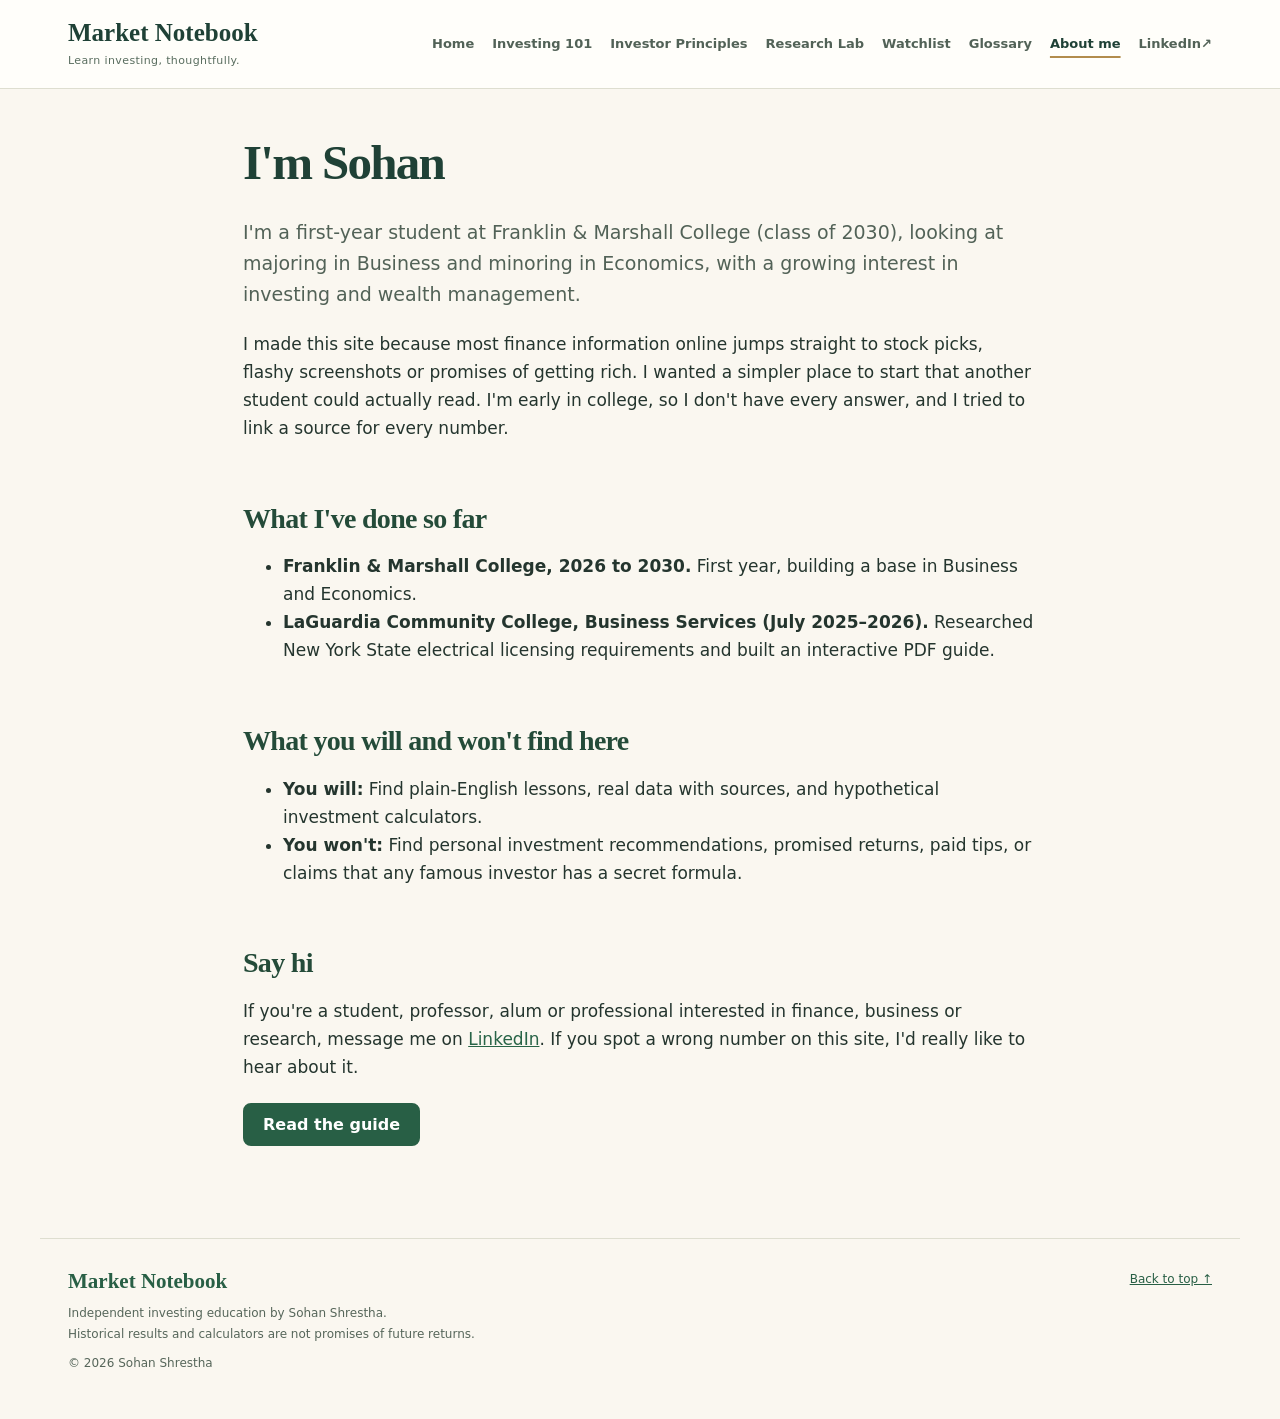
==== commit 4fb8c08d: "Improve Market Notebook usability: mobile nav, quiz, glossary, notes, watchlist import and browser t" ====
--- a/about.html
+++ b/about.html
@@ -24,11 +24,13 @@
 <meta property="og:image:height" content="630">
 <meta name="twitter:card" content="summary_large_image">
 <meta name="twitter:image" content="https://sohan660.github.io/Market-Notebook/social-preview.png">
+<script defer src="nav.js"></script>
+<link rel="stylesheet" href="enhancements.css">
 </head>
 
 <body class="reading-page"><a class="skip-link" href="#main-content">Skip to content</a>
 
-<header class="site-header"><nav class="site-nav" aria-label="Main navigation"><a class="site-brand" href="index.html">Market Notebook<span>Learn investing, thoughtfully.</span></a><div class="site-links"><a href="index.html">Home</a><a href="start.html">Investing 101</a><a href="investors.html">Investor Principles</a><a href="research.html">Research Lab</a><a href="watchlist.html">Watchlist</a><a href="about.html" aria-current="page">About me</a><a href="https://www.linkedin.com/in/sohvn/" target="_blank" rel="noopener noreferrer">LinkedIn <span aria-hidden="true">↗</span></a></div></nav></header>
+<header class="site-header"><nav class="site-nav" aria-label="Main navigation"><a class="site-brand" href="index.html">Market Notebook<span>Learn investing, thoughtfully.</span></a><button type="button" class="mobile-menu-toggle" aria-controls="site-links" aria-expanded="false" aria-label="Open navigation" hidden><span class="menu-label">Menu</span><span aria-hidden="true">☰</span></button><div class="site-links" id="site-links"><a href="index.html">Home</a><a href="start.html">Investing 101</a><a href="investors.html">Investor Principles</a><a href="research.html">Research Lab</a><a href="watchlist.html">Watchlist</a><a href="glossary.html">Glossary</a><a href="about.html" aria-current="page">About me</a><a href="https://www.linkedin.com/in/sohvn/" target="_blank" rel="noopener noreferrer">LinkedIn <span aria-hidden="true">↗</span></a></div></nav></header>
 
 <main class="wrap" id="main-content" tabindex="-1">
 
--- a/enhancements.css
+++ b/enhancements.css
@@ -0,0 +1,104 @@
+/* Market Notebook refinements: a small student-made learning site, not a trading terminal. */
+
+/* Navigation stays readable without JavaScript. With JS it folds into a menu below 1081px. */
+.mobile-menu-toggle[hidden]{display:none!important}
+.mobile-menu-toggle{display:none;align-items:center;justify-content:center;gap:11px;min-height:44px;padding:9px 13px;background:#fffefa;border:1px solid #b9cbbd;border-radius:9px;color:#26543c;font:750 13px/1.3 system-ui,sans-serif;cursor:pointer}
+.mobile-menu-toggle span:last-child{font-size:18px;line-height:1}
+@media(max-width:1080px){
+  .site-nav{display:grid;grid-template-columns:minmax(0,1fr) auto;align-items:center;gap:8px 18px;padding:16px 22px}
+  .site-brand{white-space:normal;font-size:23px;min-width:0}
+  .site-brand span{max-width:220px}
+  .site-nav .mobile-menu-toggle:not([hidden]){display:inline-flex}
+  .site-nav .site-links{grid-column:1/-1;display:flex;flex-direction:column;align-items:stretch;gap:2px;width:100%;padding:9px 0 2px;border-top:1px solid #e6ebe3}
+  .site-nav.nav-ready .site-links:not(.is-open){display:none}
+  .site-nav.nav-ready .site-links.is-open{display:flex}
+  .site-nav .site-links a{display:flex;align-items:center;min-height:44px;width:100%;padding:9px 12px;border-radius:7px;font-size:14px}
+  .site-nav .site-links a:hover,.site-nav .site-links a[aria-current=page]{background:#eff4ed;text-decoration:none;color:#1f5039}
+}
+@media(max-width:480px){.site-nav{padding:13px 17px;column-gap:8px}.site-brand{font-size:21px}.site-brand span{font-size:10px}.mobile-menu-toggle{padding:9px 11px}}
+
+/* Quiz: answer cards that feel like study notes, not a graded exam. */
+.quiz-section{margin:48px 0 44px;scroll-margin-top:20px}
+.quiz-section-head{display:flex;align-items:start;justify-content:space-between;gap:24px;margin-bottom:16px}
+.reading-page .quiz-section h2{font:700 clamp(28px,3.5vw,37px)/1.18 Georgia,serif;margin:0 0 11px;padding:0}
+.quiz-section-head p:not(.eyebrow){color:#586c5d;font-size:14px;line-height:1.7;margin:0}
+.quiz-score-pill{min-width:155px;border:1px solid #d6e4d3;background:#eaf2e8;border-radius:10px;padding:13px 15px;color:#29583f}
+.quiz-score-pill strong{display:block;font:800 15px/1.4 system-ui,sans-serif}
+.quiz-score-pill span{display:block;margin-top:5px;font-size:11px;color:#627464}
+.reading-page .quiz-form{padding:22px;background:#fffefa}
+.quiz-question{border:0;border-bottom:1px solid #e4eadd;padding:17px 0 19px;margin:0;min-width:0}
+.quiz-question:first-child{padding-top:0}
+.quiz-question legend{padding:0;margin-bottom:12px;color:#244b38;font:750 16px/1.5 system-ui,sans-serif}
+.quiz-question label{display:flex;align-items:center;gap:10px;background:#f9faf7;border:1px solid #e1e8df;border-radius:9px;padding:11px 13px;margin-top:8px;min-height:44px;font:14px/1.5 system-ui,sans-serif;cursor:pointer}
+.quiz-question label:hover{background:#eff5ed}
+.quiz-question label:has(input:checked){background:#e8f1e6;border-color:#97b69d}
+.quiz-question input{flex:none;accent-color:#285b41;width:17px;height:17px;margin:0}
+.quiz-feedback{margin:9px 2px 0;font-size:13px;line-height:1.6;color:#475b4f}
+.quiz-feedback:empty{display:none}
+.quiz-feedback.is-correct{color:#2d7050}.quiz-feedback.is-incorrect{color:#955333}
+.quiz-actions{display:flex;gap:10px;align-items:center;flex-wrap:wrap;margin:20px 0 7px}
+.quiz-actions button[hidden]{display:none!important}
+.quiz-actions button:disabled{opacity:.48;cursor:not-allowed}
+.quiz-results{margin:20px 0 10px;background:#eaf2e8;border:1px solid #d3e3d3;border-radius:11px;padding:24px}
+.quiz-results[hidden]{display:none!important}
+.quiz-results .eyebrow{margin:0 0 12px}
+.quiz-big-score{font:700 49px/1 Georgia,serif;color:#255b40}
+.quiz-percent{font-weight:750;color:#3f6b4e;margin:9px 0}
+.quiz-results p{font-size:14px;line-height:1.6}
+.quiz-result-fineprint,.quiz-share-status{font-size:12px;color:#657569}
+.quiz-share-status:empty{display:none}
+@media(max-width:620px){.quiz-section-head{display:block}.quiz-score-pill{margin-top:17px;display:inline-block}.reading-page .quiz-form{padding:15px}.quiz-actions{align-items:stretch}.quiz-actions button{flex:1 1 150px}}
+
+/* A pocket glossary with readable definitions and quick search. */
+.glossary-page main.wrap{max-width:1090px}
+.glossary-hero{max-width:830px;padding-bottom:18px}
+.glossary-hero h1{font:700 clamp(38px,5vw,58px)/1.1 Georgia,serif;letter-spacing:-.04em;color:#204632}
+.glossary-hero h1 em{font-weight:400;color:#5b8065}
+.glossary-fineprint{color:#617367;font-size:13px;line-height:1.7}
+.glossary-tools{background:#edf3ea;border:1px solid #d6e2d3;border-radius:14px;padding:20px 22px;margin:17px 0 23px}
+.glossary-search-row label{display:block;font:750 13px/1.4 system-ui,sans-serif;color:#365f43;margin-bottom:9px}
+.glossary-search-controls{display:flex;gap:10px;align-items:center}
+.glossary-search-controls input{flex:1;min-height:47px;padding:10px 14px;border:1px solid #bbd0c1;border-radius:9px;background:#fffefa;font-size:16px}
+.glossary-categories{display:flex;gap:7px;flex-wrap:wrap;margin-top:18px}
+.glossary-categories button{min-height:40px;border:1px solid #c7d7c4;background:#fffefa;border-radius:40px;padding:8px 13px;color:#356047;font:700 12px system-ui,sans-serif;cursor:pointer}
+.glossary-categories button[aria-pressed=true]{background:#255b42;color:white;border-color:#255b42}
+.glossary-count{font-size:12px;margin:14px 0 0;color:#5d7263}
+.glossary-grid{display:grid;grid-template-columns:repeat(2,minmax(0,1fr));gap:15px}
+.glossary-term{min-width:0;padding:23px 24px;background:#fffefa;border:1px solid #dfe7dd;border-radius:12px}
+.glossary-term[hidden],.glossary-empty[hidden]{display:none!important}
+.glossary-card-top{display:flex;justify-content:space-between;gap:10px;align-items:center;color:#47745a;font:800 10px/1.4 system-ui,sans-serif;letter-spacing:.11em;text-transform:uppercase}
+.glossary-card-index{color:#a8b9ab}
+.reading-page .glossary-term h2{font:700 25px/1.2 Georgia,serif;margin:16px 0 9px;padding:0;color:#244e39}
+.glossary-term p{color:#4d6254;line-height:1.67;font-size:14px;margin:0 0 9px}
+.glossary-term .glossary-example{border-top:1px solid #e6ece3;margin:15px 0 0;padding-top:13px;font-size:12px;color:#4a7657}
+.glossary-empty{padding:20px;border:1px dashed #b9cdbf;border-radius:12px;color:#566c5b}
+.glossary-next{display:flex;justify-content:space-between;align-items:center;gap:30px;background:#e6f0e4;border:1px solid #d1e1d0;border-radius:14px;padding:28px;margin:33px 0 18px}
+.reading-page .glossary-next h2{font:700 27px Georgia,serif;margin:7px 0;padding:0}
+.glossary-next p{font-size:14px;color:#546957;line-height:1.65;margin:0}
+.glossary-next-links{display:flex;flex-direction:column;gap:9px;min-width:185px}
+.glossary-sources{font-size:12px;color:#667769}.glossary-sources a{color:#285d43}
+@media(max-width:760px){.glossary-grid{grid-template-columns:1fr}.glossary-next{flex-direction:column;align-items:stretch}.glossary-next-links{flex-direction:row;flex-wrap:wrap;min-width:0}.glossary-term{padding:21px}}
+@media(max-width:430px){.glossary-tools{padding:15px}.glossary-search-controls{align-items:stretch;flex-direction:column}.glossary-search-controls input,.glossary-search-controls button{width:100%}}
+
+/* Watchlist restore control: simple native file input and readable instructions. */
+.watch-import{border-top:1px solid #e5ebdf;margin:13px 0 18px;padding-top:17px}
+.watch-import label{display:block;font:750 13px/1.5 system-ui,sans-serif;color:#2b6044;margin-bottom:8px}
+.watch-import input{max-width:100%;font:13px system-ui,sans-serif;color:#4e6655}
+.watch-import input::file-selector-button{background:#f1f6ef;border:1px solid #c7d8c9;border-radius:7px;padding:9px 12px;min-height:40px;color:#285a40;font-weight:750;cursor:pointer;margin-right:10px}
+.watch-import p{font-size:12px;color:#617363;line-height:1.6;margin:6px 0}
+
+/* A subtle homepage glossary invitation instead of another loud hero. */
+.home-glossary-cta{display:flex;align-items:center;justify-content:space-between;gap:26px;padding:24px 29px;margin-bottom:65px;background:#f2f3e8;border:1px solid #e0e4d6;border-radius:12px}
+.home-page .home-glossary-cta h2{font:700 clamp(25px,3vw,32px)/1.16 Georgia,serif;margin:8px 0;color:#284b39}
+.home-glossary-cta p{max-width:600px;margin:0;color:#586957;font-size:14px;line-height:1.65}
+@media(max-width:700px){.home-glossary-cta{padding:22px;flex-direction:column;align-items:flex-start;margin-bottom:48px}}
+
+/* Research case study links and the fourth tab. */
+.research-page .case-share-btn{background:#fffefa;border:1px solid #c6d9c8;border-radius:8px;min-height:44px;padding:9px 12px;font-size:12px;font-weight:800;color:#2a6749;cursor:pointer;white-space:normal}
+.research-page .case-share-btn:hover{background:#eaf3e8}
+.research-page .case-share-status{font-size:11px;color:#396d4c;max-width:180px}
+.research-page .tabs{gap:10px 22px}
+.research-page .tab{min-height:44px}
+.research-page #notes .research-notes{margin-top:0}
+@media(max-width:900px){.research-page .selector-controls{flex-wrap:wrap;align-items:stretch}.research-page .case-share-status{max-width:none}}
+@media(prefers-reduced-motion:reduce){.glossary-term,.quiz-question label{transition:none}}
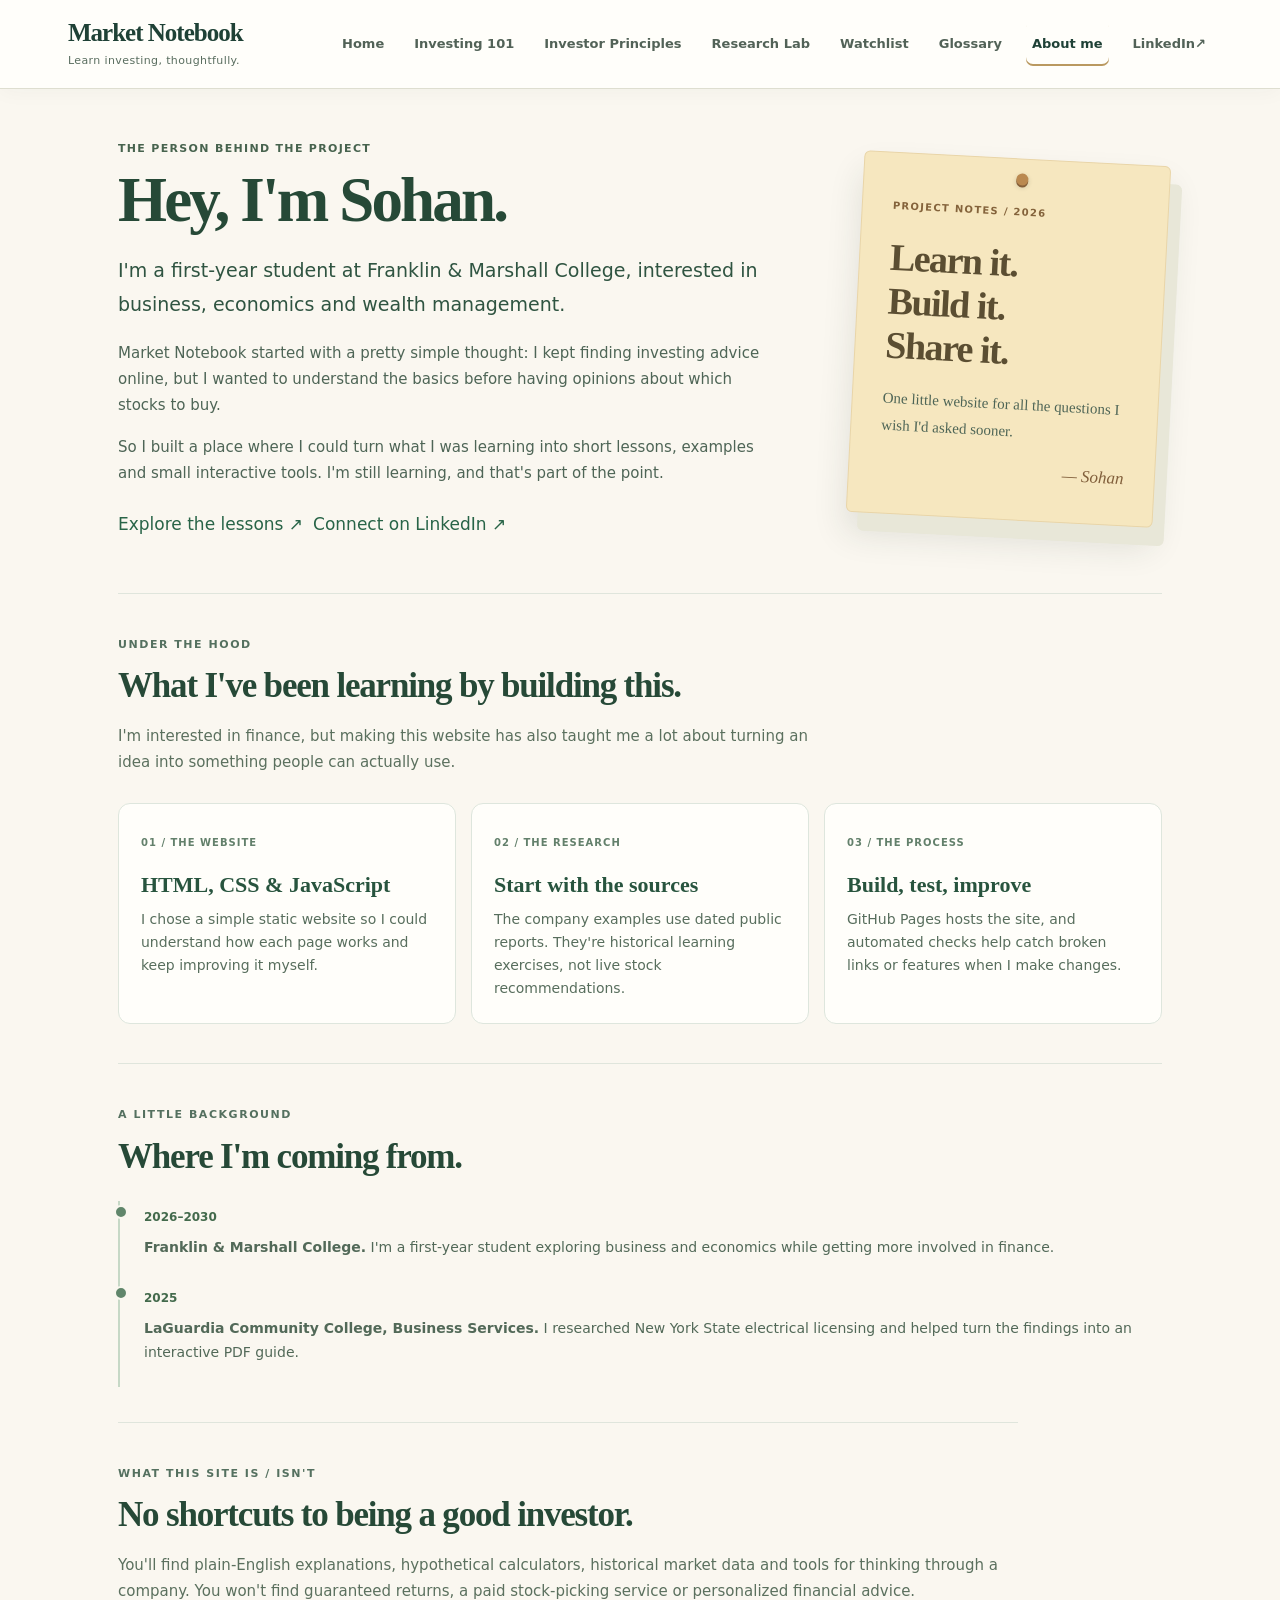
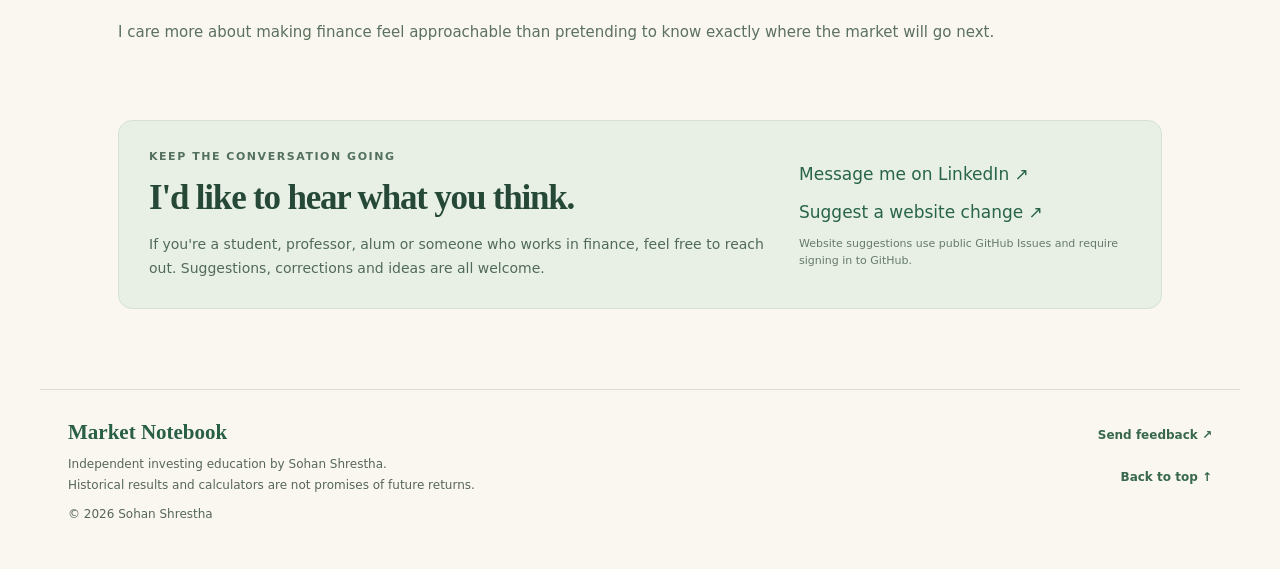
==== commit a7b17b8b: "Refresh Market Notebook for students, sharing, and the new LinkedIn launch" ====
--- a/about.html
+++ b/about.html
@@ -5,19 +5,19 @@
   <meta charset="utf-8">
   <meta name="viewport" content="width=device-width, initial-scale=1">
 
-  <title>About Sohan | Market Notebook</title>
+  <title>About the Student Behind Market Notebook | Sohan Shrestha</title>
 
-  <meta name="description" content="Sohan Shrestha is a first-year Franklin and Marshall student interested in finance, business and research, and the person behind Market Notebook.">
+  <meta name="description" content="Meet the first-year college student behind Market Notebook. How I built a free investing guide with HTML, CSS, JavaScript, historical research and GitHub Pages.">
 
   <link rel="icon" href="favicon.svg" type="image/svg+xml">
   <link rel="stylesheet" href="styles.css">
-  <script defer src="script.js"></script>
+  
 <link rel="canonical" href="https://sohan660.github.io/Market-Notebook/about.html"><link rel="stylesheet" href="site.css">
 
 <!-- Social media preview -->
 <meta property="og:type" content="website">
 <meta property="og:title" content="About Sohan | Market Notebook">
-<meta property="og:description" content="Sohan Shrestha is a first-year Franklin and Marshall student interested in finance, business and research, and the person behind Market Notebook.">
+<meta property="og:description" content="The story behind a free investing project built by a first-year college student.">
 <meta property="og:url" content="https://sohan660.github.io/Market-Notebook/about.html">
 <meta property="og:image" content="https://sohan660.github.io/Market-Notebook/social-preview.png">
 <meta property="og:image:width" content="1200">
@@ -26,86 +26,58 @@
 <meta name="twitter:image" content="https://sohan660.github.io/Market-Notebook/social-preview.png">
 <script defer src="nav.js"></script>
 <link rel="stylesheet" href="enhancements.css">
+<link rel="stylesheet" href="refresh.css">
 </head>
 
-<body class="reading-page"><a class="skip-link" href="#main-content">Skip to content</a>
+<body class="reading-page about-page"><a class="skip-link" href="#main-content">Skip to content</a>
 
 <header class="site-header"><nav class="site-nav" aria-label="Main navigation"><a class="site-brand" href="index.html">Market Notebook<span>Learn investing, thoughtfully.</span></a><button type="button" class="mobile-menu-toggle" aria-controls="site-links" aria-expanded="false" aria-label="Open navigation" hidden><span class="menu-label">Menu</span><span aria-hidden="true">☰</span></button><div class="site-links" id="site-links"><a href="index.html">Home</a><a href="start.html">Investing 101</a><a href="investors.html">Investor Principles</a><a href="research.html">Research Lab</a><a href="watchlist.html">Watchlist</a><a href="glossary.html">Glossary</a><a href="about.html" aria-current="page">About me</a><a href="https://www.linkedin.com/in/sohvn/" target="_blank" rel="noopener noreferrer">LinkedIn <span aria-hidden="true">↗</span></a></div></nav></header>
 
-<main class="wrap" id="main-content" tabindex="-1">
-
-  <h1>I'm Sohan</h1>
-
-  <p class="lead">
-    I'm a first-year student at Franklin &amp; Marshall College
-    (class of 2030), looking at majoring in Business and
-    minoring in Economics, with a growing interest in
-    investing and wealth management.
-  </p>
-
-  <p>
-    I made this site because most finance information online
-    jumps straight to stock picks, flashy screenshots or
-    promises of getting rich. I wanted a simpler place to
-    start that another student could actually read.
-    I'm early in college, so I don't have every answer,
-    and I tried to link a source for every number.
-  </p>
-
-  <h2>What I've done so far</h2>
-
-  <ul>
-    <li>
-      <b>Franklin &amp; Marshall College, 2026 to 2030.</b>
-      First year, building a base in Business and Economics.
-    </li>
-
-    <li>
-      <b>LaGuardia Community College, Business Services
-      (July 2025–2026).</b>
-      Researched New York State electrical licensing
-      requirements and built an interactive PDF guide.
-    </li>
-  </ul>
-
-  <h2>What you will and won't find here</h2>
-
-  <ul>
-    <li>
-      <b>You will:</b>
-      Find plain-English lessons, real data with sources,
-      and hypothetical investment calculators.
-    </li>
-
-    <li>
-      <b>You won't:</b>
-      Find personal investment recommendations,
-      promised returns, paid tips, or claims that
-      any famous investor has a secret formula.
-    </li>
-  </ul>
-
-  <h2>Say hi</h2>
-
-  <p>
-    If you're a student, professor, alum or professional
-    interested in finance, business or research, message
-    me on
-    <a href="https://www.linkedin.com/in/sohvn/"
-       target="_blank"
-       rel="noopener noreferrer">LinkedIn</a>.
-
-    If you spot a wrong number on this site,
-    I'd really like to hear about it.
-  </p>
-
-  <div class="btns">
-    <a class="btn" href="start.html">Read the guide</a>
+<main class="wrap about-wrap" id="main-content" tabindex="-1">
+<section class="about-hero">
+  <div class="about-hero-copy">
+    <p class="eyebrow">THE PERSON BEHIND THE PROJECT</p>
+    <h1>Hey, I'm Sohan.</h1>
+    <p class="lead">I'm a first-year student at Franklin &amp; Marshall College, interested in business, economics and wealth management.</p>
+    <p>Market Notebook started with a pretty simple thought: I kept finding investing advice online, but I wanted to understand the basics before having opinions about which stocks to buy.</p>
+    <p>So I built a place where I could turn what I was learning into short lessons, examples and small interactive tools. I'm still learning, and that's part of the point.</p>
+    <div class="about-hero-links"><a class="feature-btn primary" href="start.html">Explore the lessons ↗</a><a class="feature-btn" href="https://www.linkedin.com/in/sohvn/" target="_blank" rel="noopener noreferrer">Connect on LinkedIn ↗</a></div>
   </div>
-
+  <aside class="about-desk-note" aria-label="About this project">
+    <span class="note-pin" aria-hidden="true"></span>
+    <span class="about-note-label">PROJECT NOTES / 2026</span>
+    <h2>Learn it.<br>Build it.<br>Share it.</h2>
+    <p>One little website for all the questions I wish I'd asked sooner.</p>
+    <span class="about-signed">— Sohan</span>
+  </aside>
+</section>
+<section class="about-approach" aria-labelledby="how-built-heading">
+  <div class="about-section-heading"><span class="home-overline">UNDER THE HOOD</span><h2 id="how-built-heading">What I've been learning by building this.</h2><p>I'm interested in finance, but making this website has also taught me a lot about turning an idea into something people can actually use.</p></div>
+  <div class="about-build-grid">
+    <article><span>01 / THE WEBSITE</span><h3>HTML, CSS &amp; JavaScript</h3><p>I chose a simple static website so I could understand how each page works and keep improving it myself.</p></article>
+    <article><span>02 / THE RESEARCH</span><h3>Start with the sources</h3><p>The company examples use dated public reports. They're historical learning exercises, not live stock recommendations.</p></article>
+    <article><span>03 / THE PROCESS</span><h3>Build, test, improve</h3><p>GitHub Pages hosts the site, and automated checks help catch broken links or features when I make changes.</p></article>
+  </div>
+</section>
+<section class="about-background" aria-labelledby="about-background-heading">
+  <span class="home-overline">A LITTLE BACKGROUND</span><h2 id="about-background-heading">Where I'm coming from.</h2>
+  <div class="about-timeline">
+    <div><span>2026–2030</span><p><strong>Franklin &amp; Marshall College.</strong> I'm a first-year student exploring business and economics while getting more involved in finance.</p></div>
+    <div><span>2025</span><p><strong>LaGuardia Community College, Business Services.</strong> I researched New York State electrical licensing and helped turn the findings into an interactive PDF guide.</p></div>
+  </div>
+</section>
+<section class="about-values" aria-labelledby="about-values-heading">
+  <span class="home-overline">WHAT THIS SITE IS / ISN'T</span><h2 id="about-values-heading">No shortcuts to being a good investor.</h2>
+  <p>You'll find plain-English explanations, hypothetical calculators, historical market data and tools for thinking through a company. You won't find guaranteed returns, a paid stock-picking service or personalized financial advice.</p>
+  <p>I care more about making finance feel approachable than pretending to know exactly where the market will go next.</p>
+</section>
+<section class="about-contact" id="contact" aria-labelledby="about-contact-heading">
+  <div><span class="home-overline">KEEP THE CONVERSATION GOING</span><h2 id="about-contact-heading">I'd like to hear what you think.</h2><p>If you're a student, professor, alum or someone who works in finance, feel free to reach out. Suggestions, corrections and ideas are all welcome.</p></div>
+  <div class="about-contact-links"><a class="feature-btn primary" href="https://www.linkedin.com/in/sohvn/" target="_blank" rel="noopener noreferrer">Message me on LinkedIn ↗</a><a class="feature-btn" href="https://github.com/sohan660/Market-Notebook/issues/new?title=Website%20feedback%3A%20&body=Which%20page%20were%20you%20on%3F%0A%0AWhat%20should%20I%20fix%20or%20improve%3F%0A%0A" target="_blank" rel="noopener noreferrer">Suggest a website change ↗</a><small>Website suggestions use public GitHub Issues and require signing in to GitHub.</small></div>
+</section>
 </main>
 
-<footer class="site-footer"><div><a class="footer-brand" href="index.html">Market Notebook</a><p>Independent investing education by Sohan Shrestha.<br>Historical results and calculators are not promises of future returns.</p><span>© 2026 Sohan Shrestha</span></div><a href="#main-content">Back to top ↑</a></footer>
+<footer class="site-footer"><div><a class="footer-brand" href="index.html">Market Notebook</a><p>Independent investing education by Sohan Shrestha.<br>Historical results and calculators are not promises of future returns.</p><span>© 2026 Sohan Shrestha</span></div><div class="footer-small-actions"><a href="https://github.com/sohan660/Market-Notebook/issues/new?title=Website%20feedback%3A%20&amp;body=Which%20page%20were%20you%20on%3F%0A%0AWhat%20should%20I%20fix%20or%20improve%3F%0A%0A" target="_blank" rel="noopener noreferrer">Send feedback ↗</a><a href="#main-content">Back to top ↑</a></div></footer>
 
 </body>
 </html>
--- a/refresh.css
+++ b/refresh.css
@@ -0,0 +1,142 @@
+/* Market Notebook / student-led refresh.
+   A little more polish, still intentionally simple: paper, ink, and a few warm accents. */
+:root { --notebook-forest:#204635; --notebook-cream:#faf7f0; --notebook-sage:#e9f0e6; --notebook-tan:#e9d9ba; }
+.site-header{position:relative;z-index:9;box-shadow:0 3px 20px rgba(34,58,44,.035)}
+.site-brand{letter-spacing:-.04em}
+.site-brand span{letter-spacing:.035em}
+.site-links a{border-radius:7px;transition:color .15s ease,background-color .15s ease}
+@media(min-width:1081px){
+  .site-links a{padding-inline:6px}
+  .site-links a:hover{background:#edf3eb}
+  .site-links a[aria-current=page]{text-decoration:none;box-shadow:inset 0 -2px 0 #ba9960}
+}
+
+/* A human introduction, not a sales landing page. */
+.home-page .home-hero{position:relative;isolation:isolate;padding-top:69px;padding-bottom:75px}
+.home-page .home-hero:after{content:'';position:absolute;inset:6% -12% 0 41%;z-index:-1;pointer-events:none;background:radial-gradient(ellipse at 57% 44%,rgba(209,226,209,.50),transparent 66%)}
+.home-release-stamp{display:inline-flex;align-items:center;gap:9px;background:#fffaf0;border:1px solid #e5d7bd;border-radius:99px;padding:8px 12px;color:#6e5d3f;font:700 11px/1.3 system-ui,sans-serif;letter-spacing:.025em;margin-bottom:20px}
+.release-dot{height:7px;width:7px;border-radius:50%;background:#b78a47;box-shadow:0 0 0 3px #efdfc2}
+.home-page .home-hero h1{letter-spacing:-.05em}
+.home-page .home-hero h1 em{color:#35674a}
+.home-byline{border-left:3px solid #b89658;padding-left:13px}
+.home-visual{filter:drop-shadow(0 16px 26px rgba(30,52,37,.08))}
+.home-visual-note{position:absolute;z-index:3;right:-12px;top:-32px;background:#f7e9c8;color:#675130;border:1px solid #e8d4a9;border-radius:4px;padding:14px 19px 16px;max-width:188px;box-shadow:0 10px 25px rgba(60,50,30,.13);transform:rotate(6deg);font-family:Georgia,serif}
+.home-visual-note:before{content:'';position:absolute;top:-10px;left:43%;width:54px;height:19px;transform:rotate(-3deg);background:rgba(231,218,176,.85);border:1px solid rgba(202,176,135,.3)}
+.home-visual-note span{display:block;text-transform:uppercase;letter-spacing:.12em;font:750 10px/1.3 system-ui,sans-serif;margin-bottom:6px}
+.home-visual-note strong{font-size:16px;line-height:1.3;font-weight:600}
+.home-page .home-button-primary{background:#244f3b;border-color:#244f3b}
+.home-page .home-button-primary:hover{background:#387658;border-color:#387658}
+.home-page .home-button-secondary:hover{background:#fffefa}
+.home-page .home-visual figcaption{margin-top:17px}
+
+/* Feature strip: feel like pages in a notebook, not app-store tiles. */
+.home-updated{padding-top:74px;padding-bottom:13px}
+.home-updated-top{display:flex;justify-content:space-between;align-items:end;gap:24px;margin-bottom:25px}
+.home-updated-top h2{font:700 clamp(30px,3.4vw,42px)/1.15 Georgia,serif;letter-spacing:-.035em;margin:0;color:#284737}
+.home-updated-top>p{max-width:335px;margin:0 0 3px;color:#5f7164;font:14px/1.7 system-ui,sans-serif}
+.home-update-grid{display:grid;grid-template-columns:repeat(3,minmax(0,1fr));gap:17px}
+.home-update-card{position:relative;display:flex;flex-direction:column;align-items:flex-start;min-width:0;padding:25px 24px 23px;background:#fffefa;border:1px solid #dfe4d9;border-radius:12px;color:#294131;text-decoration:none;box-shadow:0 6px 19px rgba(31,55,38,.03);transition:transform .2s ease,box-shadow .2s ease,border-color .2s ease}
+.home-update-card:hover{transform:translateY(-3px);border-color:#acc7b2;box-shadow:0 12px 25px rgba(31,55,38,.07);color:#294131}
+.update-icon{display:grid;place-items:center;width:43px;height:43px;border-radius:10px;background:#dfeee0;color:#326448;font:800 13px system-ui,sans-serif;margin:0 0 25px;letter-spacing:-.025em}
+.update-icon-amber{background:#f7ecd4;color:#946a27}.update-icon-rust{background:#f9e7e0;color:#a35634}
+.update-tag{font:800 10px/1.4 system-ui,sans-serif;letter-spacing:.12em;color:#6a8570}
+.home-page .home-update-card h3{font:700 25px/1.22 Georgia,serif;letter-spacing:-.025em;color:#294b39;margin:8px 0 11px}
+.home-update-card p{font:14px/1.65 system-ui,sans-serif;color:#566a5c;margin:0 0 23px}
+.home-update-card .update-link{margin-top:auto;font:800 12px/1.5 system-ui,sans-serif;color:#276346}
+.home-update-foot{color:#64746a;font-size:12px;line-height:1.55;margin:16px 0 0}
+.home-page .home-learn{padding-top:61px}
+.home-page .home-lesson{box-shadow:0 6px 22px rgba(38,53,39,.03)}
+.home-page .home-lesson:hover{border-color:#8db198}
+.home-page .home-glossary-cta{box-shadow:0 8px 22px rgba(37,59,42,.025)}
+
+/* Feedback is easy to find, and the limitations of public GitHub Issues are clear. */
+.home-feedback{display:flex;align-items:center;justify-content:space-between;gap:32px;padding-top:26px;padding-bottom:32px;border-top:1px dashed #c5cfbf}
+.home-feedback-copy{max-width:680px}
+.home-feedback h2{font:700 clamp(27px,3vw,35px)/1.18 Georgia,serif;letter-spacing:-.035em;color:#254b38;margin:0 0 10px}
+.home-feedback p{font:14px/1.7 system-ui,sans-serif;color:#5c6c61;margin:0}
+.home-feedback-actions{display:flex;flex-direction:column;align-items:flex-start;gap:10px;min-width:215px}
+.home-feedback-actions small{font:11px/1.5 system-ui,sans-serif;max-width:245px;color:#708073}
+.home-feedback-actions .home-inline-link{font-size:13px}
+.home-page .home-bottom{padding-bottom:71px}
+.home-page .share-invite{margin-top:15px}
+
+/* An approachable personal page: project story + an actual skills section. */
+.about-page main.about-wrap{max-width:1100px;padding-top:52px}
+.about-page h1,.about-page h2,.about-page h3{color:#264937}
+.about-hero{display:grid;grid-template-columns:minmax(0,1.4fr) minmax(250px,.65fr);gap:clamp(35px,6vw,88px);align-items:center;padding-bottom:55px}
+.about-hero-copy{min-width:0}
+.about-page .about-hero h1{font:700 clamp(43px,5vw,63px)/1.07 Georgia,serif;letter-spacing:-.045em;margin:8px 0 20px;padding:0}
+.about-hero p:not(.eyebrow){max-width:670px;line-height:1.75;color:#4e6556;font-size:15px}
+.about-page .about-hero .lead{font-size:19px;color:#2f5441;font-weight:500}
+.about-hero-links{display:flex;flex-wrap:wrap;gap:10px;margin-top:24px}
+.about-desk-note{position:relative;transform:rotate(3deg);background:#f6e7bf;padding:36px 30px;border:1px solid #e9d5a8;border-radius:6px;box-shadow:12px 18px 0 #e8e7d8,0 20px 34px rgba(35,49,38,.12);max-width:360px;justify-self:center}
+.note-pin{position:absolute;top:14px;left:50%;width:12px;height:12px;background:#ba8950;border-radius:50%;box-shadow:0 2px 0 #86603a,0 2px 5px rgba(31,48,39,.2)}
+.about-note-label{font:800 10px system-ui,sans-serif;letter-spacing:.13em;color:#84633b}
+.about-page .about-desk-note h2{font:700 38px/1.16 Georgia,serif;letter-spacing:-.04em;margin:18px 0;color:#5b4e32;padding:0}
+.about-desk-note p{font:14px/1.55 Georgia,serif;color:#6b5d42}
+.about-signed{display:block;text-align:right;margin-top:19px;color:#815f3b;font:italic 17px Georgia,serif}
+.about-approach,.about-background,.about-values{padding-top:42px;padding-bottom:30px;border-top:1px solid #dfe5dc}
+.about-section-heading{max-width:700px}
+.about-page .about-section-heading h2,.about-page .about-background h2,.about-page .about-values h2,.about-page .about-contact h2{font:700 clamp(27px,3vw,35px)/1.22 Georgia,serif;letter-spacing:-.034em;margin:8px 0 13px;padding:0}
+.about-section-heading>p,.about-values>p{font:15px/1.75 system-ui,sans-serif;color:#5b705e}
+.about-build-grid{display:grid;grid-template-columns:repeat(3,minmax(0,1fr));gap:15px;margin:27px 0 9px}
+.about-build-grid article{background:#fffefa;border:1px solid #dee6dd;border-radius:12px;padding:22px 22px 23px}
+.about-build-grid article>span{font:800 10px/1.4 system-ui,sans-serif;letter-spacing:.1em;color:#63806b}
+.about-page .about-build-grid h3{font:700 22px/1.25 Georgia,serif;margin:17px 0 10px;color:#28543e}
+.about-build-grid p{font:14px/1.65 system-ui,sans-serif;color:#586e5d;margin:0}
+.about-timeline{margin:23px 0 5px;border-left:2px solid #c6d8c6}
+.about-timeline>div{position:relative;padding:0 0 22px 24px}
+.about-timeline>div:before{content:'';position:absolute;left:-6px;top:4px;width:10px;height:10px;border-radius:50%;background:#60866b;border:2px solid #f9f7ef}
+.about-timeline span{color:#436a4c;font:800 12px system-ui,sans-serif}
+.about-timeline p{font:14px/1.7 system-ui,sans-serif;color:#526958;margin:7px 0 0}
+.about-values{max-width:900px}
+.about-contact{display:flex;align-items:center;justify-content:space-between;gap:30px;background:#e8f0e6;border:1px solid #d5e2d3;border-radius:14px;padding:27px 30px;margin:30px 0 40px;scroll-margin-top:30px}
+.about-contact>div:first-child{max-width:620px}
+.about-contact p{font:14px/1.7 system-ui,sans-serif;color:#516a57;margin:0}
+.about-contact-links{display:flex;flex-direction:column;align-items:stretch;gap:10px;min-width:220px}
+.about-contact-links small{color:#667a69;font:11px/1.5 system-ui,sans-serif}
+.about-page .about-hero-links a,.about-page .about-contact-links a{text-decoration:none}
+.about-page .site-footer{margin-top:25px}
+
+@media(max-width:900px){
+  .home-updated-top{align-items:start;flex-direction:column;gap:8px}
+  .home-updated-top>p{max-width:650px}
+  .about-hero{grid-template-columns:minmax(0,1fr) minmax(220px,.55fr);gap:28px}
+  .about-build-grid{grid-template-columns:1fr 1fr}
+  .about-build-grid article:last-child{grid-column:1/-1}
+}
+@media(max-width:760px){
+  .home-page .home-hero{padding-top:46px;padding-bottom:55px}
+  .home-page .home-hero:after{display:none}
+  .home-visual-note{top:-10px;right:0;padding:11px 13px;max-width:150px}
+  .home-visual-note strong{font-size:13px}
+  .home-update-grid{grid-template-columns:1fr}
+  .home-updated{padding-top:54px;padding-bottom:0}
+  .home-update-card{padding:23px;min-height:0}
+  .home-update-card .update-icon{margin-bottom:14px}
+  .home-page .home-learn{padding-top:57px}
+  .home-feedback{align-items:stretch;flex-direction:column;gap:20px}
+  .home-feedback-actions{min-width:0}
+  .about-page main.about-wrap{padding-top:36px}
+  .about-hero{grid-template-columns:1fr;padding-bottom:44px;gap:38px}
+  .about-desk-note{max-width:320px;width:calc(100% - 32px);transform:rotate(2deg);justify-self:center}
+  .about-build-grid{grid-template-columns:1fr}
+  .about-build-grid article:last-child{grid-column:auto}
+  .about-contact{align-items:stretch;flex-direction:column;padding:23px}
+  .about-contact-links{min-width:0}
+}
+@media(max-width:480px){
+  .home-release-stamp{font-size:10px;padding:7px 10px;flex-wrap:wrap}
+  .home-visual-note{display:none}
+  .home-update-card{padding:21px}
+  .about-page .about-hero h1{font-size:42px}
+  .about-hero-links{flex-direction:column;align-items:stretch}
+  .about-desk-note{padding:26px 24px}
+}
+@media(prefers-reduced-motion:reduce){.home-update-card{transition:none}.home-update-card:hover{transform:none}}
+
+/* A clear, consistent feedback link on every page. */
+.site-footer .footer-small-actions{display:flex;flex-direction:column;gap:10px;align-items:flex-end;flex:none}
+.site-footer .footer-small-actions a{display:inline-flex;align-items:center;min-height:32px;font:750 12px/1.45 system-ui,sans-serif;text-decoration:none;color:#37684c}
+.site-footer .footer-small-actions a:hover{text-decoration:underline;text-underline-offset:3px}
+@media(max-width:600px){.site-footer .footer-small-actions{align-items:flex-start;flex-direction:row;flex-wrap:wrap;column-gap:20px}}
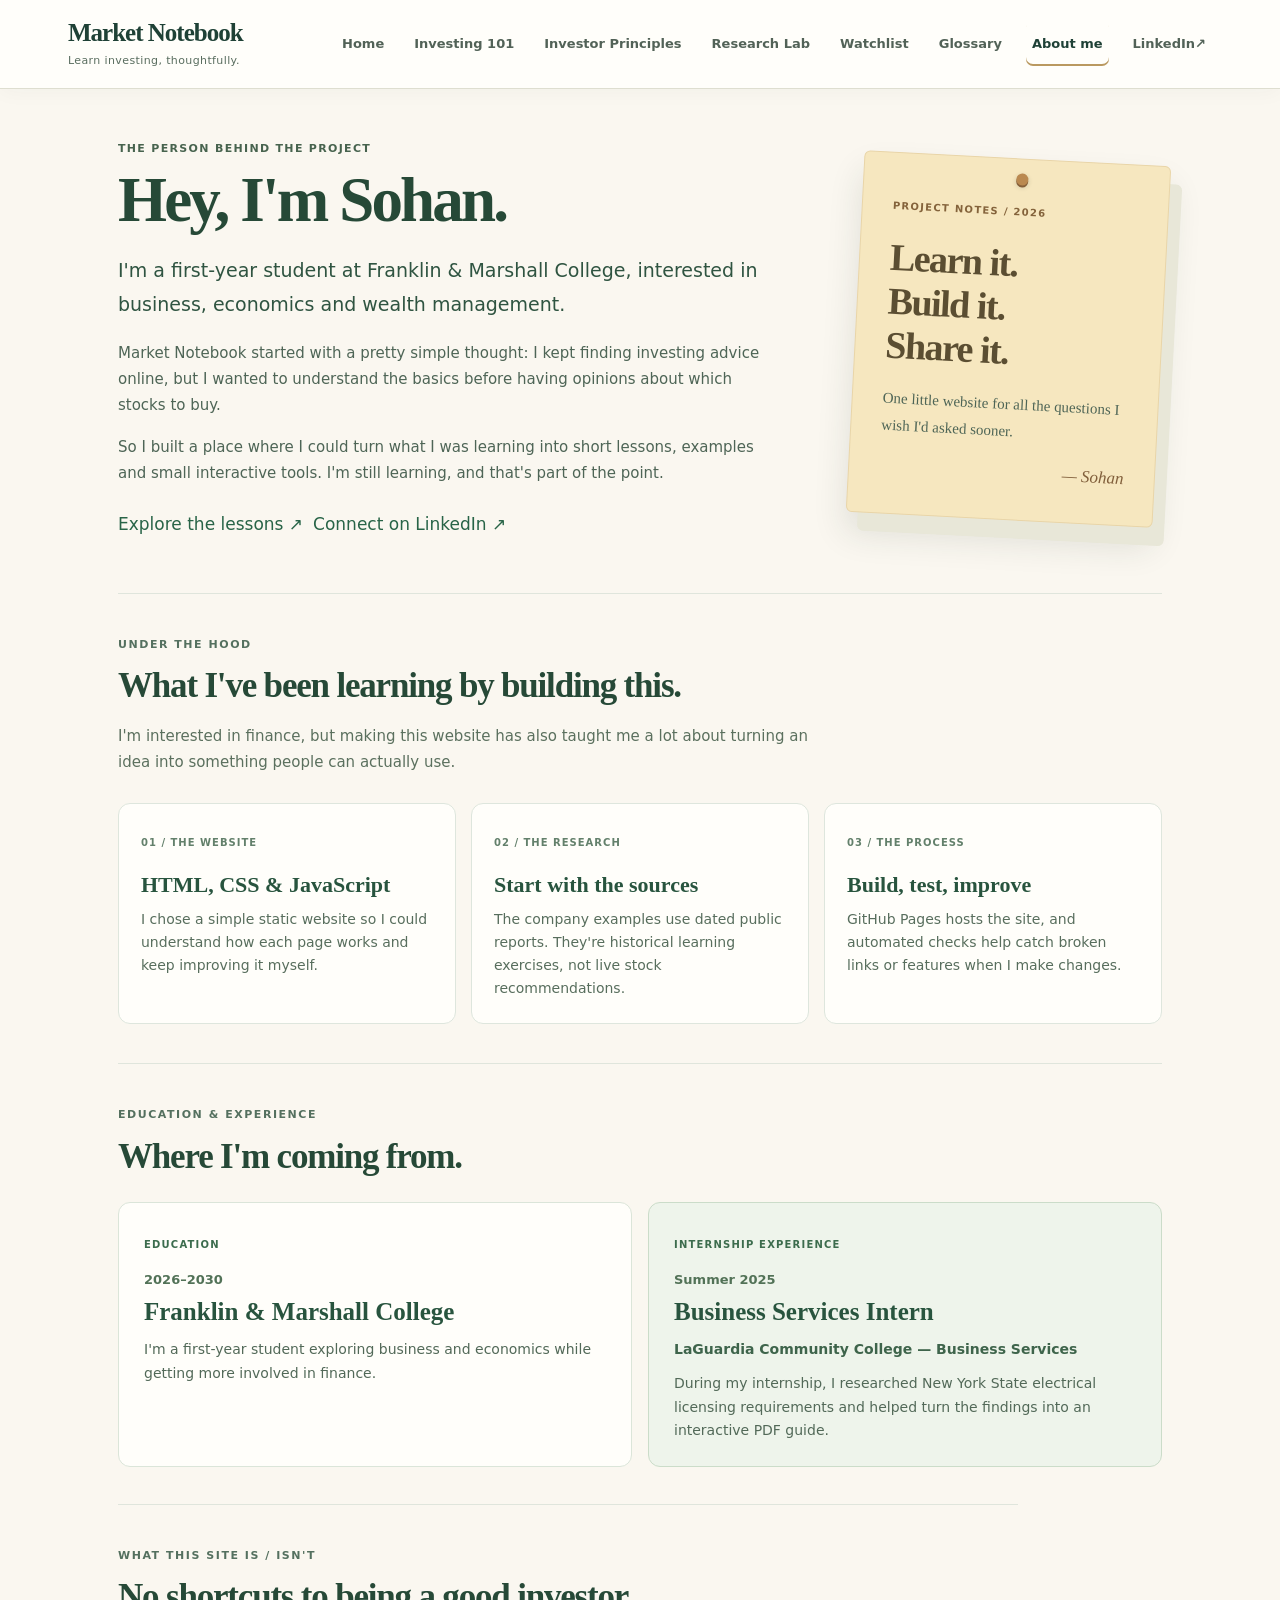
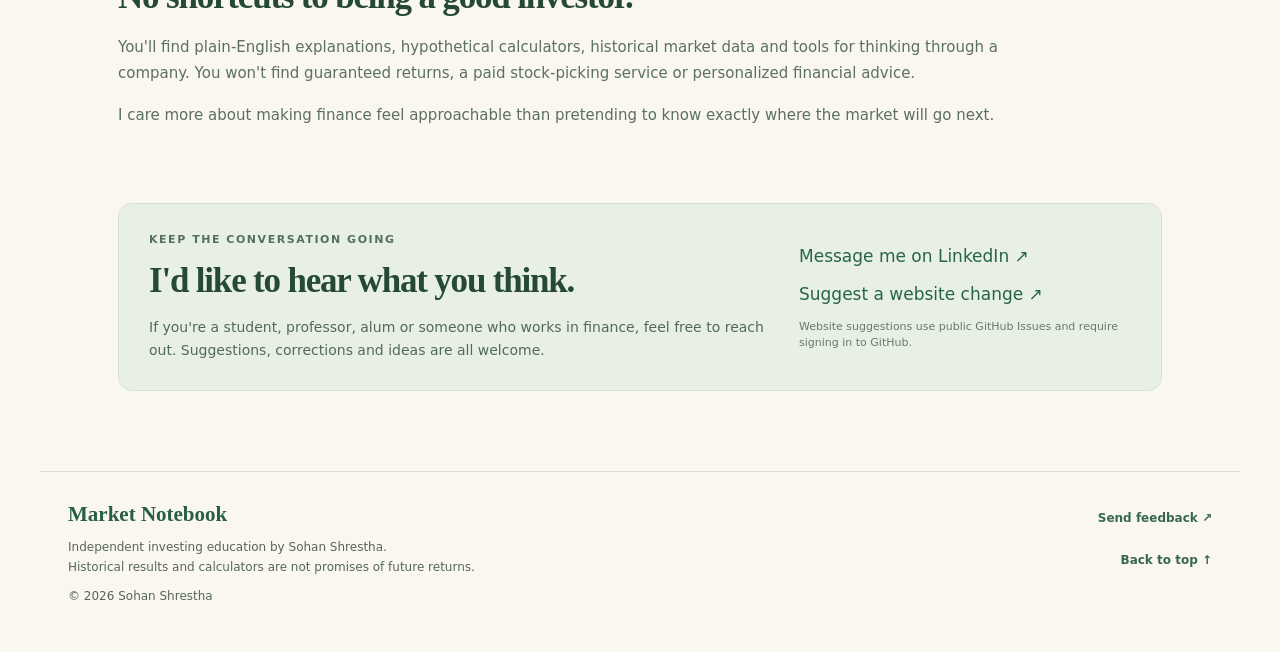
==== commit 33b22c66: "Separate LaGuardia internship from college education on About page" ====
--- a/about.html
+++ b/about.html
@@ -60,10 +60,22 @@
   </div>
 </section>
 <section class="about-background" aria-labelledby="about-background-heading">
-  <span class="home-overline">A LITTLE BACKGROUND</span><h2 id="about-background-heading">Where I'm coming from.</h2>
-  <div class="about-timeline">
-    <div><span>2026–2030</span><p><strong>Franklin &amp; Marshall College.</strong> I'm a first-year student exploring business and economics while getting more involved in finance.</p></div>
-    <div><span>2025</span><p><strong>LaGuardia Community College, Business Services.</strong> I researched New York State electrical licensing and helped turn the findings into an interactive PDF guide.</p></div>
+  <span class="home-overline">EDUCATION &amp; EXPERIENCE</span>
+  <h2 id="about-background-heading">Where I'm coming from.</h2>
+  <div class="about-background-grid">
+    <article class="about-background-card">
+      <span class="about-entry-type">EDUCATION</span>
+      <p class="about-entry-date">2026–2030</p>
+      <h3>Franklin &amp; Marshall College</h3>
+      <p>I'm a first-year student exploring business and economics while getting more involved in finance.</p>
+    </article>
+    <article class="about-background-card internship-card">
+      <span class="about-entry-type">INTERNSHIP EXPERIENCE</span>
+      <p class="about-entry-date">Summer 2025</p>
+      <h3>Business Services Intern</h3>
+      <p class="about-entry-org">LaGuardia Community College — Business Services</p>
+      <p>During my internship, I researched New York State electrical licensing requirements and helped turn the findings into an interactive PDF guide.</p>
+    </article>
   </div>
 </section>
 <section class="about-values" aria-labelledby="about-values-heading">
--- a/refresh.css
+++ b/refresh.css
@@ -84,11 +84,15 @@
 .about-build-grid article>span{font:800 10px/1.4 system-ui,sans-serif;letter-spacing:.1em;color:#63806b}
 .about-page .about-build-grid h3{font:700 22px/1.25 Georgia,serif;margin:17px 0 10px;color:#28543e}
 .about-build-grid p{font:14px/1.65 system-ui,sans-serif;color:#586e5d;margin:0}
-.about-timeline{margin:23px 0 5px;border-left:2px solid #c6d8c6}
-.about-timeline>div{position:relative;padding:0 0 22px 24px}
-.about-timeline>div:before{content:'';position:absolute;left:-6px;top:4px;width:10px;height:10px;border-radius:50%;background:#60866b;border:2px solid #f9f7ef}
-.about-timeline span{color:#436a4c;font:800 12px system-ui,sans-serif}
-.about-timeline p{font:14px/1.7 system-ui,sans-serif;color:#526958;margin:7px 0 0}
+.about-background-grid{display:grid;grid-template-columns:repeat(2,minmax(0,1fr));gap:16px;margin:24px 0 7px}
+.about-background-card{min-width:0;padding:25px 25px 23px;border:1px solid #dbe5d9;border-radius:12px;background:#fffefa}
+.about-background-card.internship-card{background:#eef4eb;border-color:#cbdcc9}
+.about-entry-type{display:inline-block;color:#3c6c4d;font:800 10px/1.4 system-ui,sans-serif;letter-spacing:.12em}
+.about-background-card .about-entry-date{font:750 13px/1.4 system-ui,sans-serif;color:#527257;margin:15px 0 7px}
+.about-page .about-background-card h3{font:700 25px/1.18 Georgia,serif;color:#28543e;padding:0;margin:0 0 12px}
+.about-background-card p{font:14px/1.7 system-ui,sans-serif;color:#526958;margin:0}
+.about-background-card .about-entry-org{font-weight:750;color:#3e644b;margin:0 0 10px}
+@media(max-width:680px){.about-background-grid{grid-template-columns:1fr}.about-background-card{padding:22px}}
 .about-values{max-width:900px}
 .about-contact{display:flex;align-items:center;justify-content:space-between;gap:30px;background:#e8f0e6;border:1px solid #d5e2d3;border-radius:14px;padding:27px 30px;margin:30px 0 40px;scroll-margin-top:30px}
 .about-contact>div:first-child{max-width:620px}
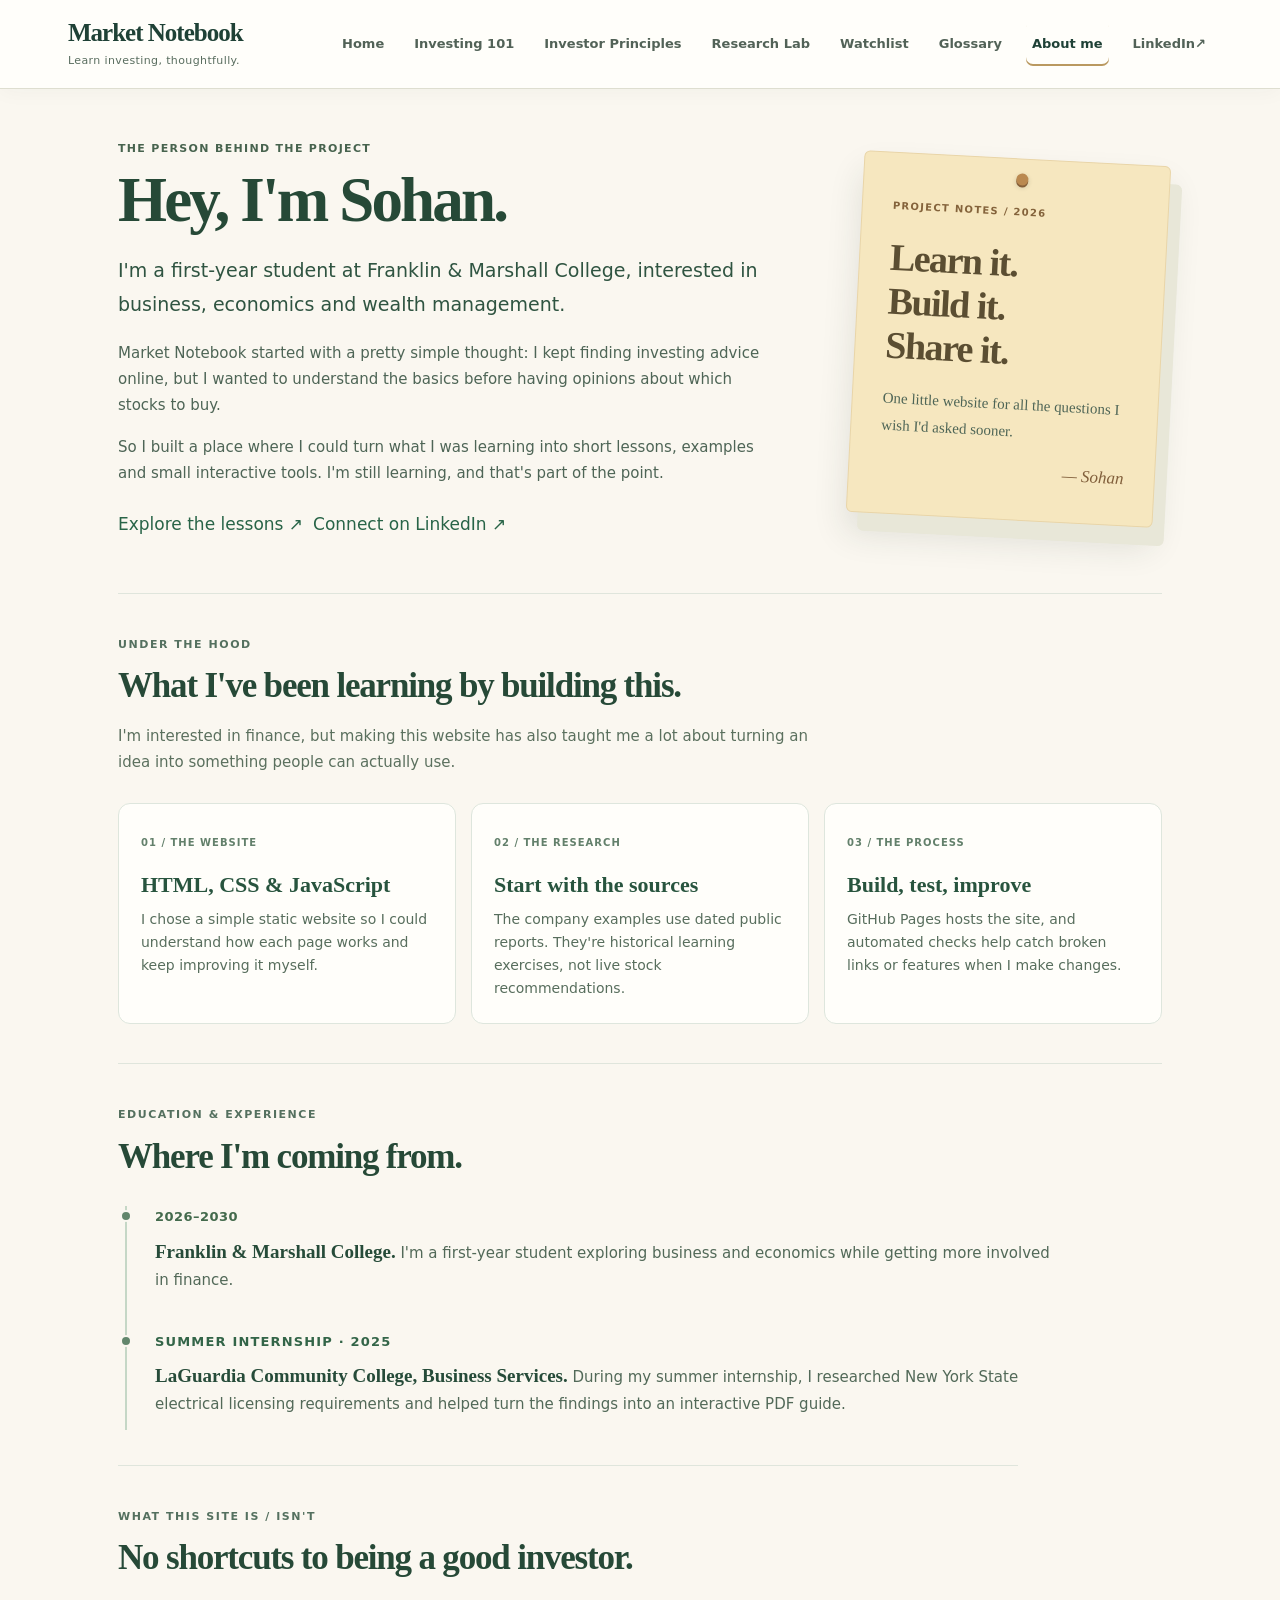
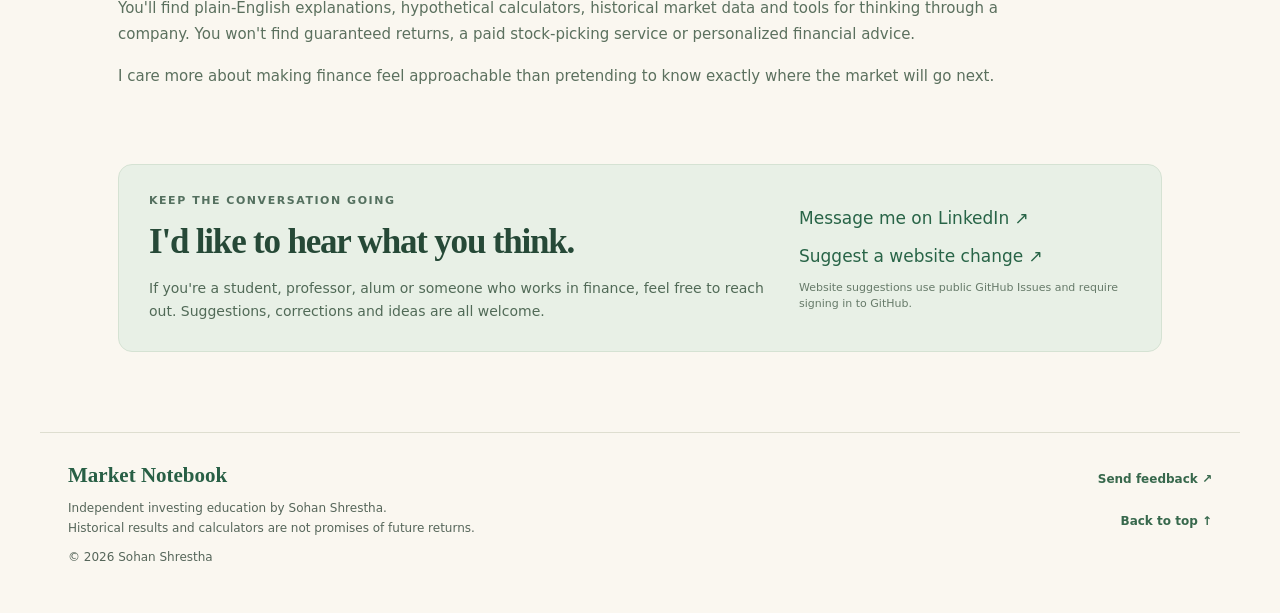
==== commit cf284488: "Restore original education timeline and emphasize summer internship" ====
--- a/about.html
+++ b/about.html
@@ -62,21 +62,16 @@
 <section class="about-background" aria-labelledby="about-background-heading">
   <span class="home-overline">EDUCATION &amp; EXPERIENCE</span>
   <h2 id="about-background-heading">Where I'm coming from.</h2>
-  <div class="about-background-grid">
-    <article class="about-background-card">
-      <span class="about-entry-type">EDUCATION</span>
-      <p class="about-entry-date">2026–2030</p>
-      <h3>Franklin &amp; Marshall College</h3>
-      <p>I'm a first-year student exploring business and economics while getting more involved in finance.</p>
-    </article>
-    <article class="about-background-card internship-card">
-      <span class="about-entry-type">INTERNSHIP EXPERIENCE</span>
-      <p class="about-entry-date">Summer 2025</p>
-      <h3>Business Services Intern</h3>
-      <p class="about-entry-org">LaGuardia Community College — Business Services</p>
-      <p>During my internship, I researched New York State electrical licensing requirements and helped turn the findings into an interactive PDF guide.</p>
-    </article>
-  </div>
+  <ol class="about-timeline" aria-label="Education and internship experience">
+    <li class="about-timeline-entry">
+      <span class="about-timeline-date">2026–2030</span>
+      <p><strong>Franklin &amp; Marshall College.</strong> I'm a first-year student exploring business and economics while getting more involved in finance.</p>
+    </li>
+    <li class="about-timeline-entry about-timeline-internship">
+      <span class="about-timeline-date">SUMMER INTERNSHIP · 2025</span>
+      <p><strong>LaGuardia Community College, Business Services.</strong> During my summer internship, I researched New York State electrical licensing requirements and helped turn the findings into an interactive PDF guide.</p>
+    </li>
+  </ol>
 </section>
 <section class="about-values" aria-labelledby="about-values-heading">
   <span class="home-overline">WHAT THIS SITE IS / ISN'T</span><h2 id="about-values-heading">No shortcuts to being a good investor.</h2>
--- a/refresh.css
+++ b/refresh.css
@@ -84,15 +84,23 @@
 .about-build-grid article>span{font:800 10px/1.4 system-ui,sans-serif;letter-spacing:.1em;color:#63806b}
 .about-page .about-build-grid h3{font:700 22px/1.25 Georgia,serif;margin:17px 0 10px;color:#28543e}
 .about-build-grid p{font:14px/1.65 system-ui,sans-serif;color:#586e5d;margin:0}
-.about-background-grid{display:grid;grid-template-columns:repeat(2,minmax(0,1fr));gap:16px;margin:24px 0 7px}
-.about-background-card{min-width:0;padding:25px 25px 23px;border:1px solid #dbe5d9;border-radius:12px;background:#fffefa}
-.about-background-card.internship-card{background:#eef4eb;border-color:#cbdcc9}
-.about-entry-type{display:inline-block;color:#3c6c4d;font:800 10px/1.4 system-ui,sans-serif;letter-spacing:.12em}
-.about-background-card .about-entry-date{font:750 13px/1.4 system-ui,sans-serif;color:#527257;margin:15px 0 7px}
-.about-page .about-background-card h3{font:700 25px/1.18 Georgia,serif;color:#28543e;padding:0;margin:0 0 12px}
-.about-background-card p{font:14px/1.7 system-ui,sans-serif;color:#526958;margin:0}
-.about-background-card .about-entry-org{font-weight:750;color:#3e644b;margin:0 0 10px}
-@media(max-width:680px){.about-background-grid{grid-template-columns:1fr}.about-background-card{padding:22px}}
+/* The original simple timeline: education and internship share the visual chronology,
+   but the internship has its own unmistakable label. */
+.about-timeline{list-style:none;border-left:2px solid #c5d7c6;margin:28px 0 5px 7px;padding:0}
+.about-timeline-entry{position:relative;margin:0;padding:1px 0 37px 28px}
+.about-timeline-entry:last-child{padding-bottom:12px}
+.about-timeline-entry::before{content:'';position:absolute;left:-7px;top:4px;width:12px;height:12px;border-radius:50%;background:#62866c;border:2px solid #faf7f0;box-sizing:border-box}
+.about-timeline-date{display:block;color:#436a4c;font:800 13px/1.5 system-ui,sans-serif;letter-spacing:.035em;margin-bottom:11px}
+.about-timeline-internship .about-timeline-date{letter-spacing:.09em;color:#336548}
+.about-timeline-entry p{font:15px/1.8 system-ui,sans-serif;color:#526958;margin:0;max-width:900px}
+.about-timeline-entry strong{font:700 19px/1.45 Georgia,'Times New Roman',serif;color:#264b39}
+@media(max-width:600px){
+  .about-timeline{margin-top:24px;margin-left:5px}
+  .about-timeline-entry{padding-left:22px;padding-bottom:31px}
+  .about-timeline-entry p{font-size:14px;line-height:1.75}
+  .about-timeline-entry strong{font-size:18px}
+  .about-timeline-date{font-size:12px}
+}
 .about-values{max-width:900px}
 .about-contact{display:flex;align-items:center;justify-content:space-between;gap:30px;background:#e8f0e6;border:1px solid #d5e2d3;border-radius:14px;padding:27px 30px;margin:30px 0 40px;scroll-margin-top:30px}
 .about-contact>div:first-child{max-width:620px}
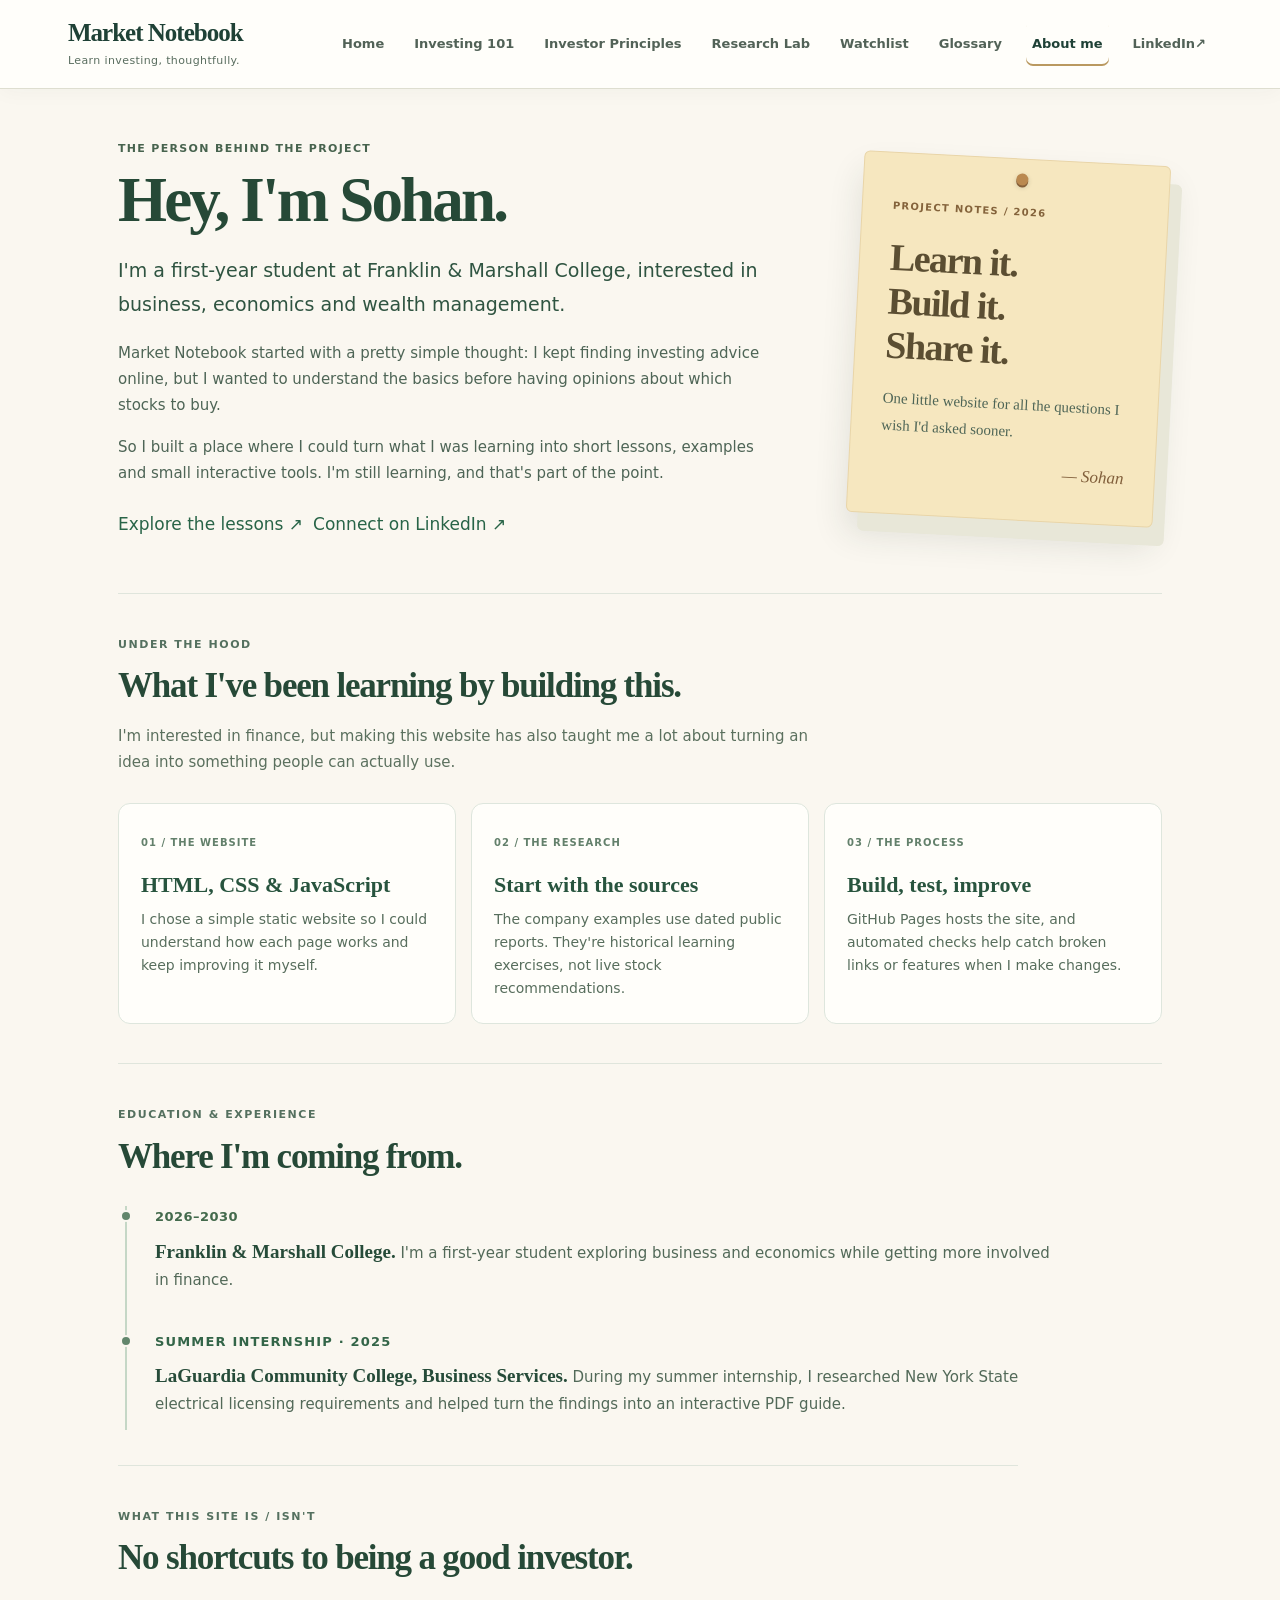
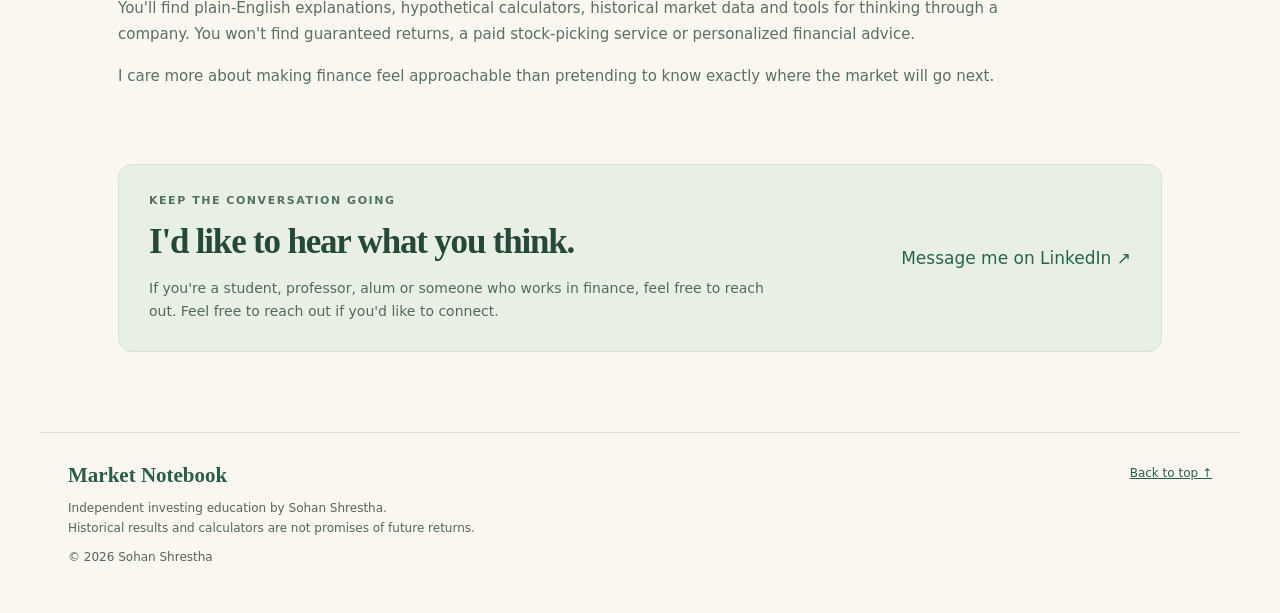
==== commit 040886ca: "Remove public website change suggestion feature while keeping LinkedIn contact" ====
--- a/about.html
+++ b/about.html
@@ -79,12 +79,12 @@
   <p>I care more about making finance feel approachable than pretending to know exactly where the market will go next.</p>
 </section>
 <section class="about-contact" id="contact" aria-labelledby="about-contact-heading">
-  <div><span class="home-overline">KEEP THE CONVERSATION GOING</span><h2 id="about-contact-heading">I'd like to hear what you think.</h2><p>If you're a student, professor, alum or someone who works in finance, feel free to reach out. Suggestions, corrections and ideas are all welcome.</p></div>
-  <div class="about-contact-links"><a class="feature-btn primary" href="https://www.linkedin.com/in/sohvn/" target="_blank" rel="noopener noreferrer">Message me on LinkedIn ↗</a><a class="feature-btn" href="https://github.com/sohan660/Market-Notebook/issues/new?title=Website%20feedback%3A%20&body=Which%20page%20were%20you%20on%3F%0A%0AWhat%20should%20I%20fix%20or%20improve%3F%0A%0A" target="_blank" rel="noopener noreferrer">Suggest a website change ↗</a><small>Website suggestions use public GitHub Issues and require signing in to GitHub.</small></div>
+  <div><span class="home-overline">KEEP THE CONVERSATION GOING</span><h2 id="about-contact-heading">I'd like to hear what you think.</h2><p>If you're a student, professor, alum or someone who works in finance, feel free to reach out. Feel free to reach out if you'd like to connect.</p></div>
+  <div class="about-contact-links"><a class="feature-btn primary" href="https://www.linkedin.com/in/sohvn/" target="_blank" rel="noopener noreferrer">Message me on LinkedIn ↗</a></div>
 </section>
 </main>
 
-<footer class="site-footer"><div><a class="footer-brand" href="index.html">Market Notebook</a><p>Independent investing education by Sohan Shrestha.<br>Historical results and calculators are not promises of future returns.</p><span>© 2026 Sohan Shrestha</span></div><div class="footer-small-actions"><a href="https://github.com/sohan660/Market-Notebook/issues/new?title=Website%20feedback%3A%20&amp;body=Which%20page%20were%20you%20on%3F%0A%0AWhat%20should%20I%20fix%20or%20improve%3F%0A%0A" target="_blank" rel="noopener noreferrer">Send feedback ↗</a><a href="#main-content">Back to top ↑</a></div></footer>
+<footer class="site-footer"><div><a class="footer-brand" href="index.html">Market Notebook</a><p>Independent investing education by Sohan Shrestha.<br>Historical results and calculators are not promises of future returns.</p><span>© 2026 Sohan Shrestha</span></div><a href="#main-content">Back to top ↑</a></footer>
 
 </body>
 </html>
--- a/refresh.css
+++ b/refresh.css
@@ -48,17 +48,6 @@
 .home-page .home-lesson{box-shadow:0 6px 22px rgba(38,53,39,.03)}
 .home-page .home-lesson:hover{border-color:#8db198}
 .home-page .home-glossary-cta{box-shadow:0 8px 22px rgba(37,59,42,.025)}
-
-/* Feedback is easy to find, and the limitations of public GitHub Issues are clear. */
-.home-feedback{display:flex;align-items:center;justify-content:space-between;gap:32px;padding-top:26px;padding-bottom:32px;border-top:1px dashed #c5cfbf}
-.home-feedback-copy{max-width:680px}
-.home-feedback h2{font:700 clamp(27px,3vw,35px)/1.18 Georgia,serif;letter-spacing:-.035em;color:#254b38;margin:0 0 10px}
-.home-feedback p{font:14px/1.7 system-ui,sans-serif;color:#5c6c61;margin:0}
-.home-feedback-actions{display:flex;flex-direction:column;align-items:flex-start;gap:10px;min-width:215px}
-.home-feedback-actions small{font:11px/1.5 system-ui,sans-serif;max-width:245px;color:#708073}
-.home-feedback-actions .home-inline-link{font-size:13px}
-.home-page .home-bottom{padding-bottom:71px}
-.home-page .share-invite{margin-top:15px}
 
 /* An approachable personal page: project story + an actual skills section. */
 .about-page main.about-wrap{max-width:1100px;padding-top:52px}
@@ -127,8 +116,6 @@
   .home-update-card{padding:23px;min-height:0}
   .home-update-card .update-icon{margin-bottom:14px}
   .home-page .home-learn{padding-top:57px}
-  .home-feedback{align-items:stretch;flex-direction:column;gap:20px}
-  .home-feedback-actions{min-width:0}
   .about-page main.about-wrap{padding-top:36px}
   .about-hero{grid-template-columns:1fr;padding-bottom:44px;gap:38px}
   .about-desk-note{max-width:320px;width:calc(100% - 32px);transform:rotate(2deg);justify-self:center}
@@ -147,8 +134,3 @@
 }
 @media(prefers-reduced-motion:reduce){.home-update-card{transition:none}.home-update-card:hover{transform:none}}
 
-/* A clear, consistent feedback link on every page. */
-.site-footer .footer-small-actions{display:flex;flex-direction:column;gap:10px;align-items:flex-end;flex:none}
-.site-footer .footer-small-actions a{display:inline-flex;align-items:center;min-height:32px;font:750 12px/1.45 system-ui,sans-serif;text-decoration:none;color:#37684c}
-.site-footer .footer-small-actions a:hover{text-decoration:underline;text-underline-offset:3px}
-@media(max-width:600px){.site-footer .footer-small-actions{align-items:flex-start;flex-direction:row;flex-wrap:wrap;column-gap:20px}}
